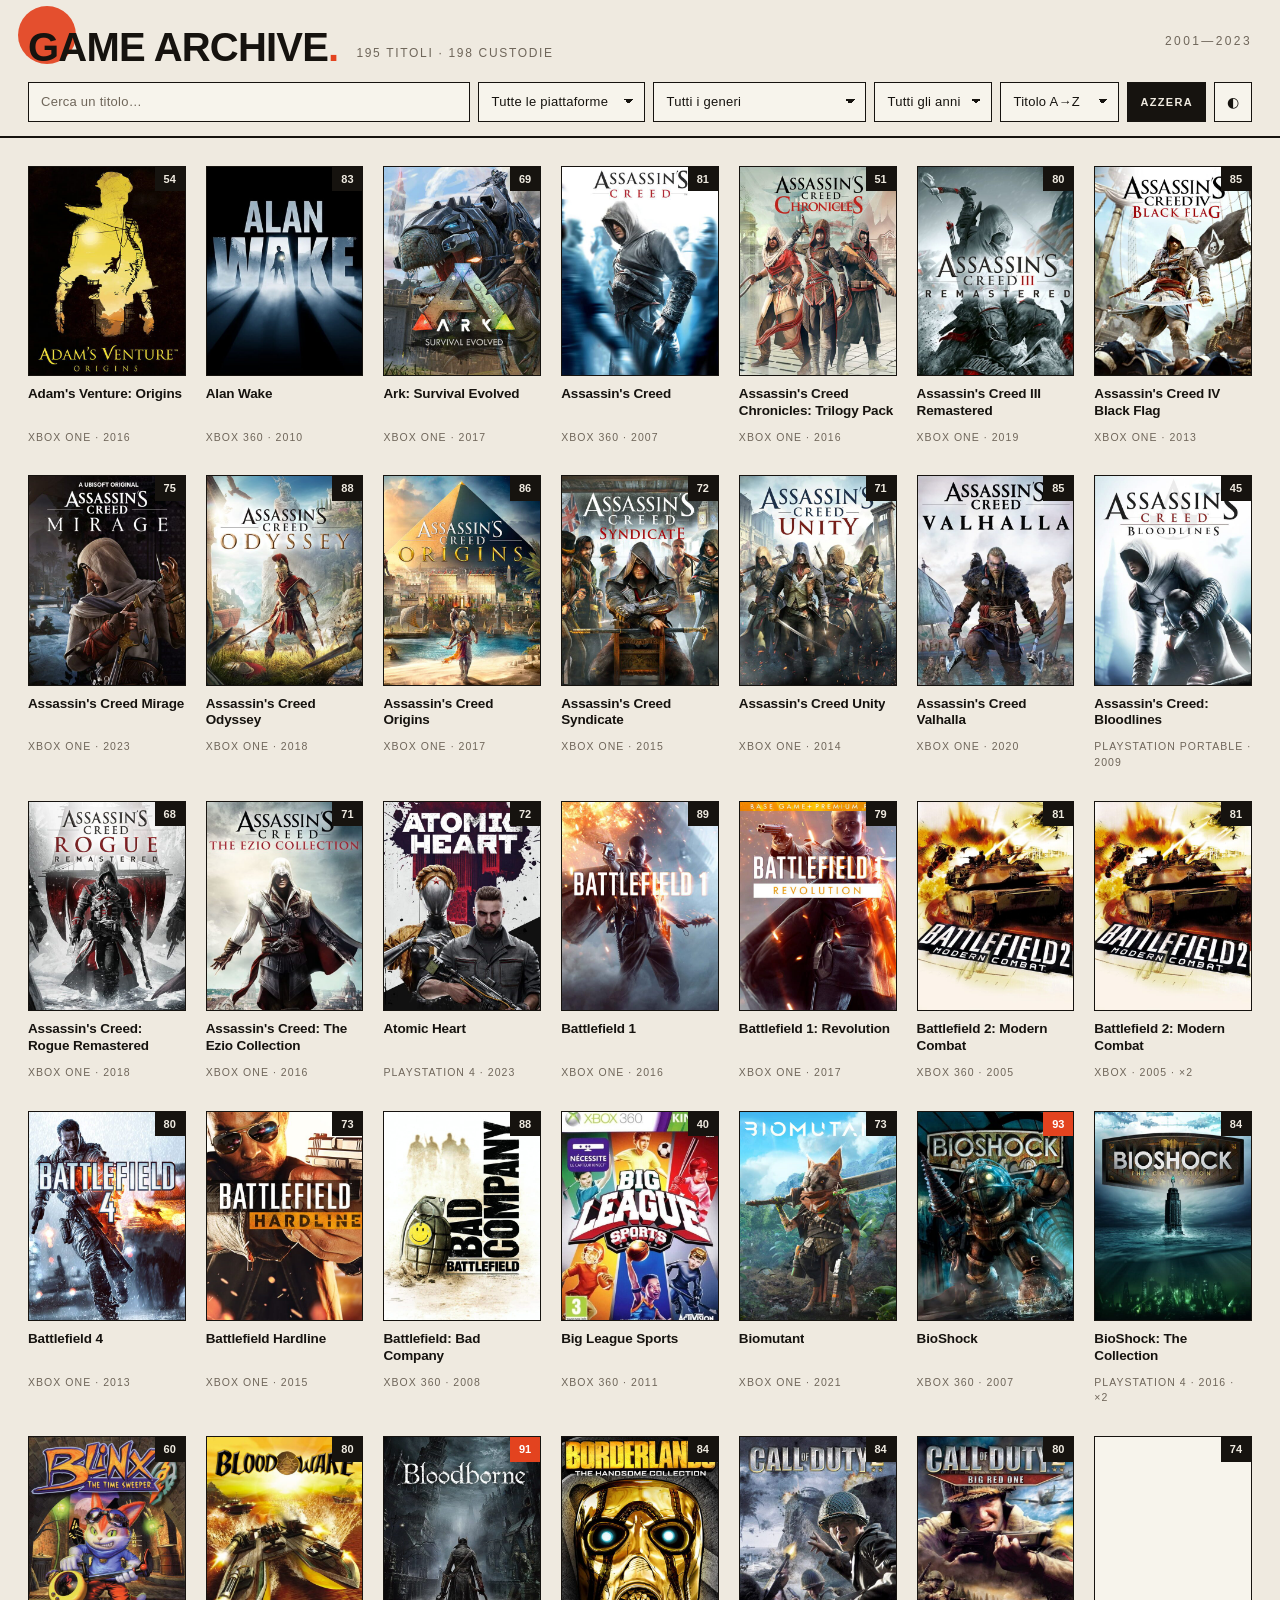
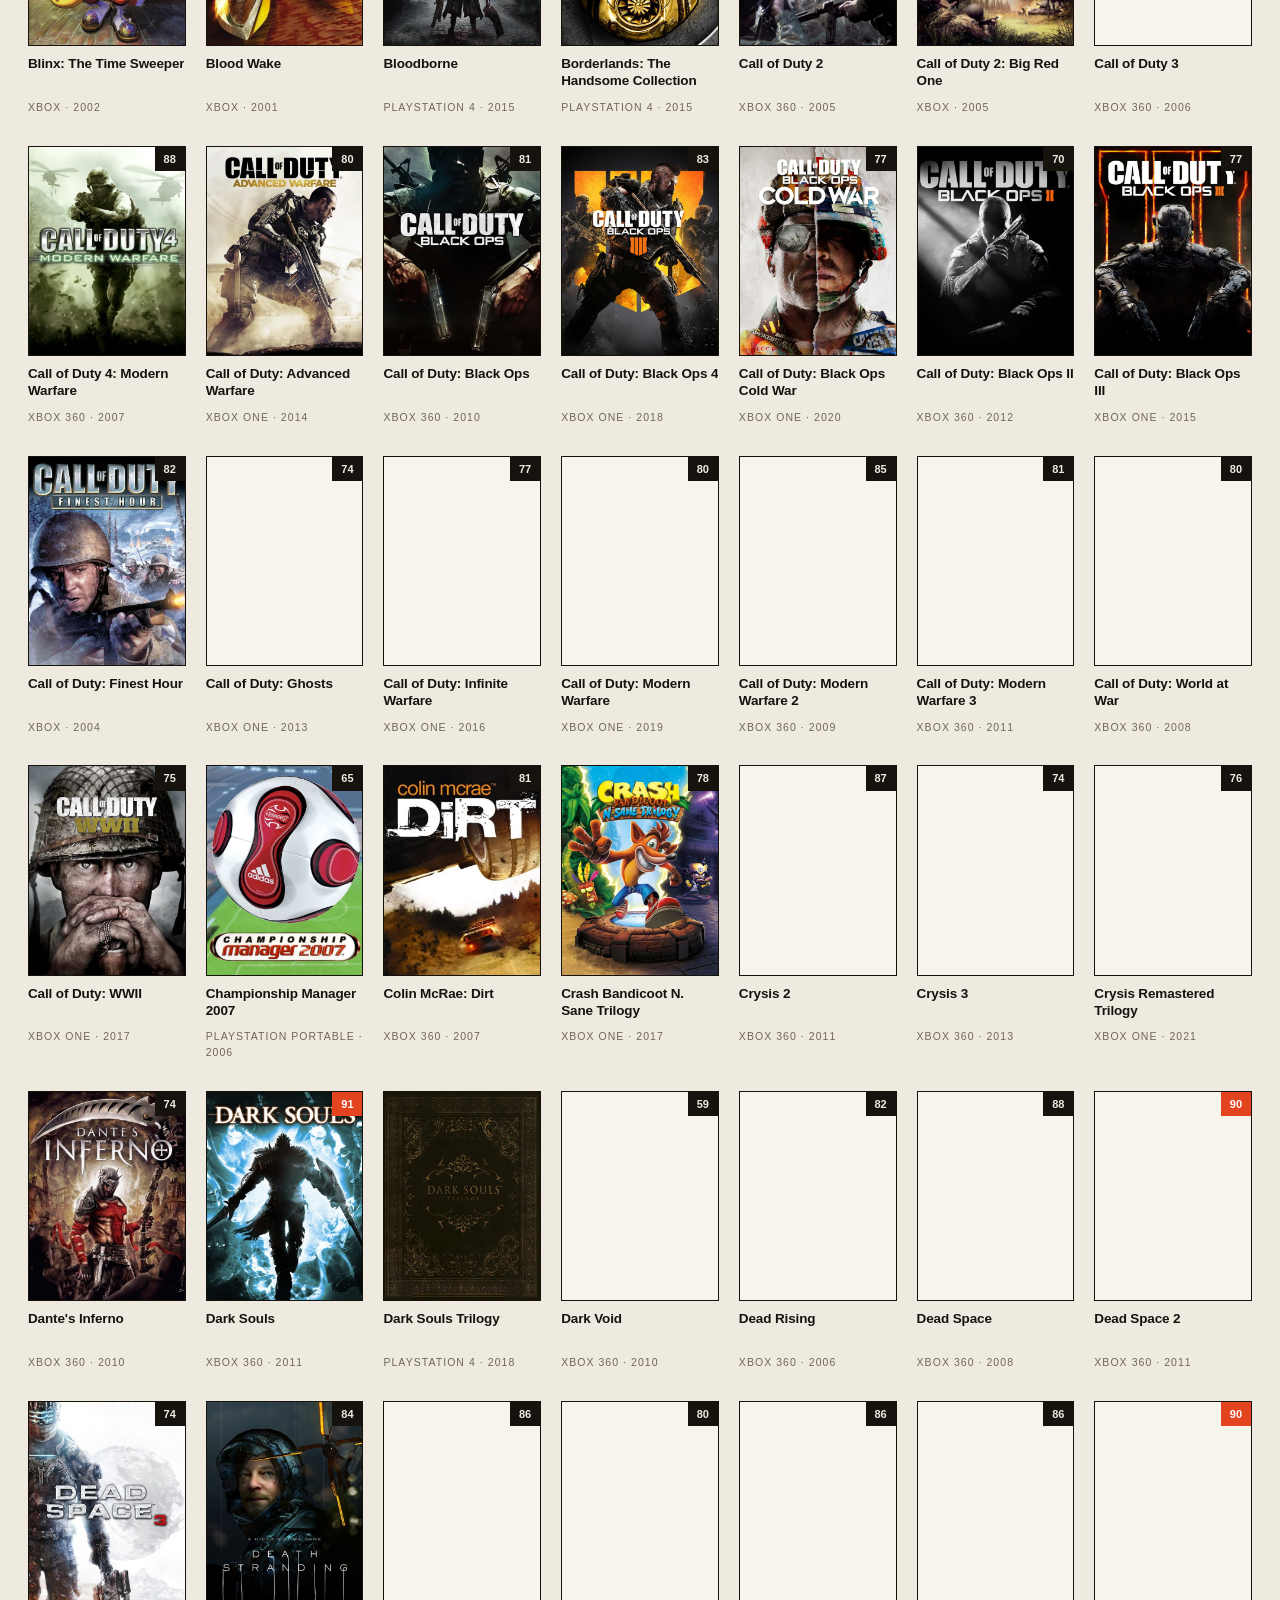
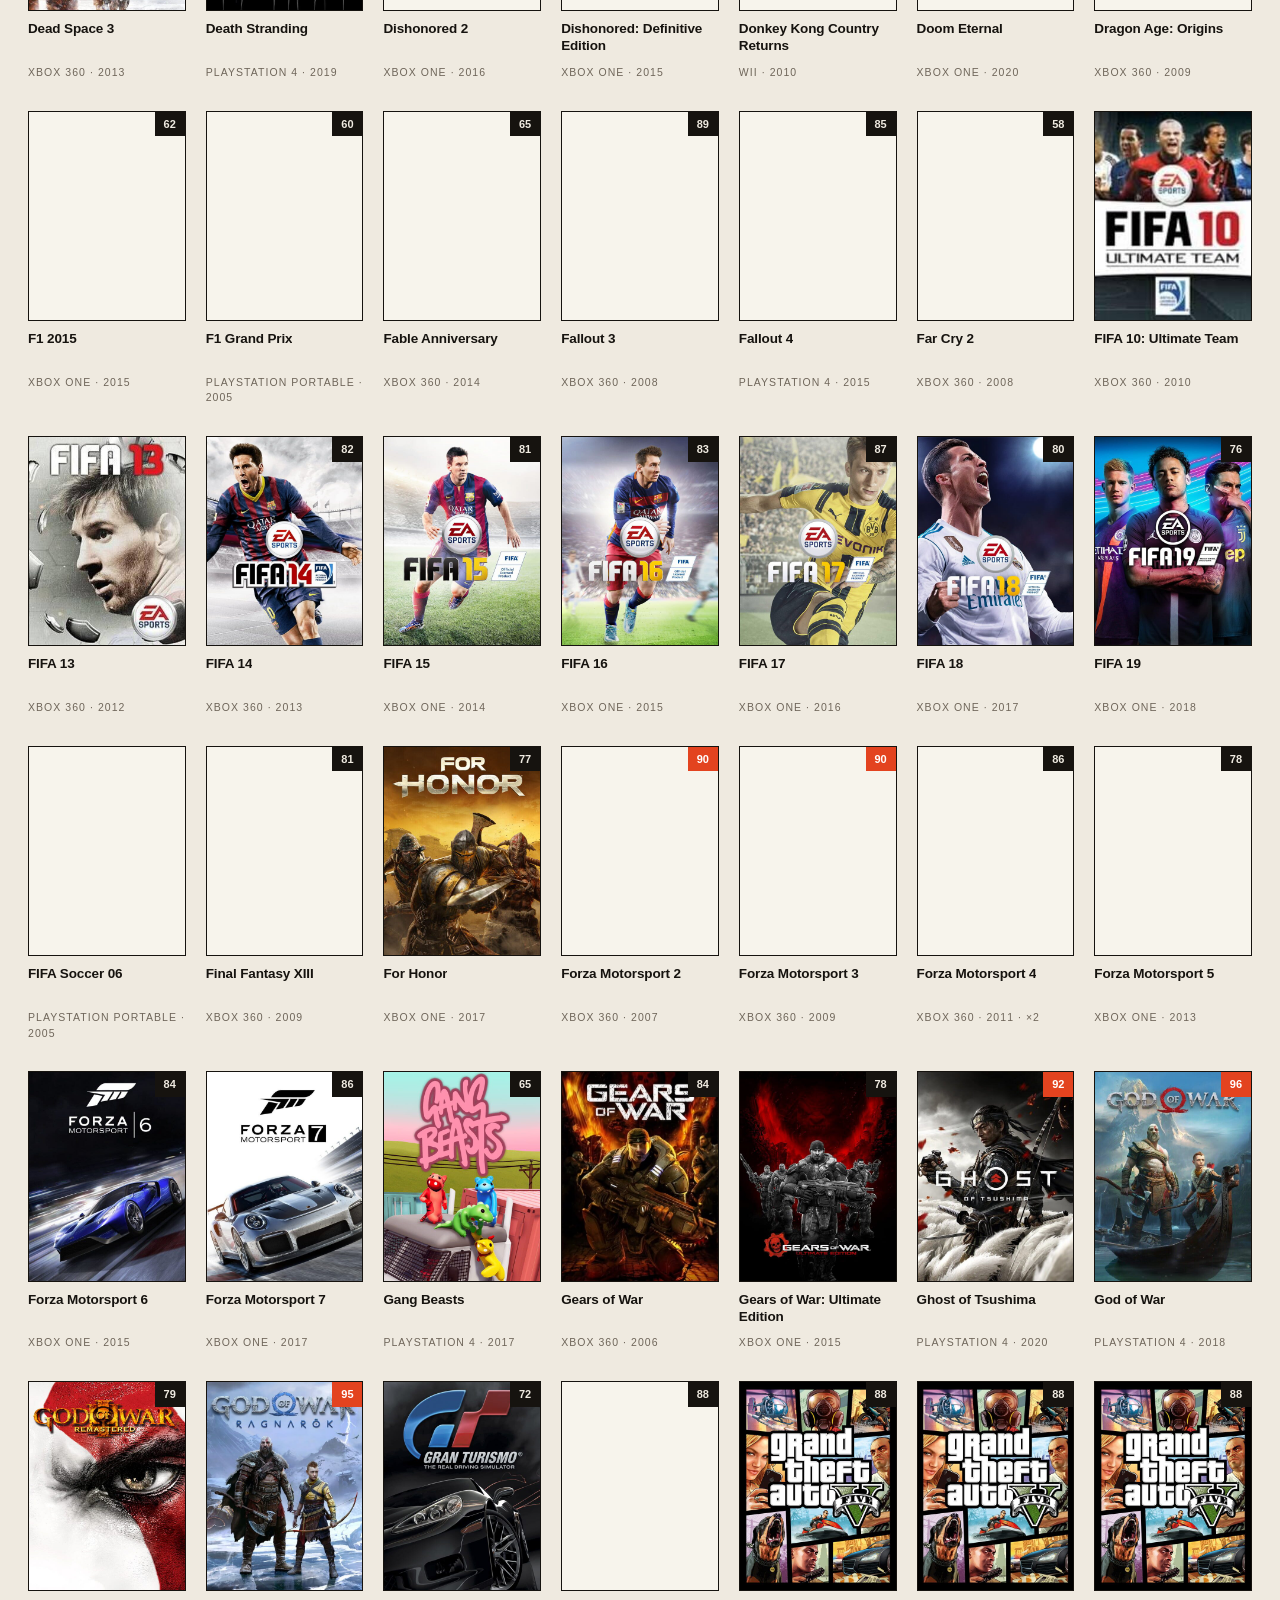
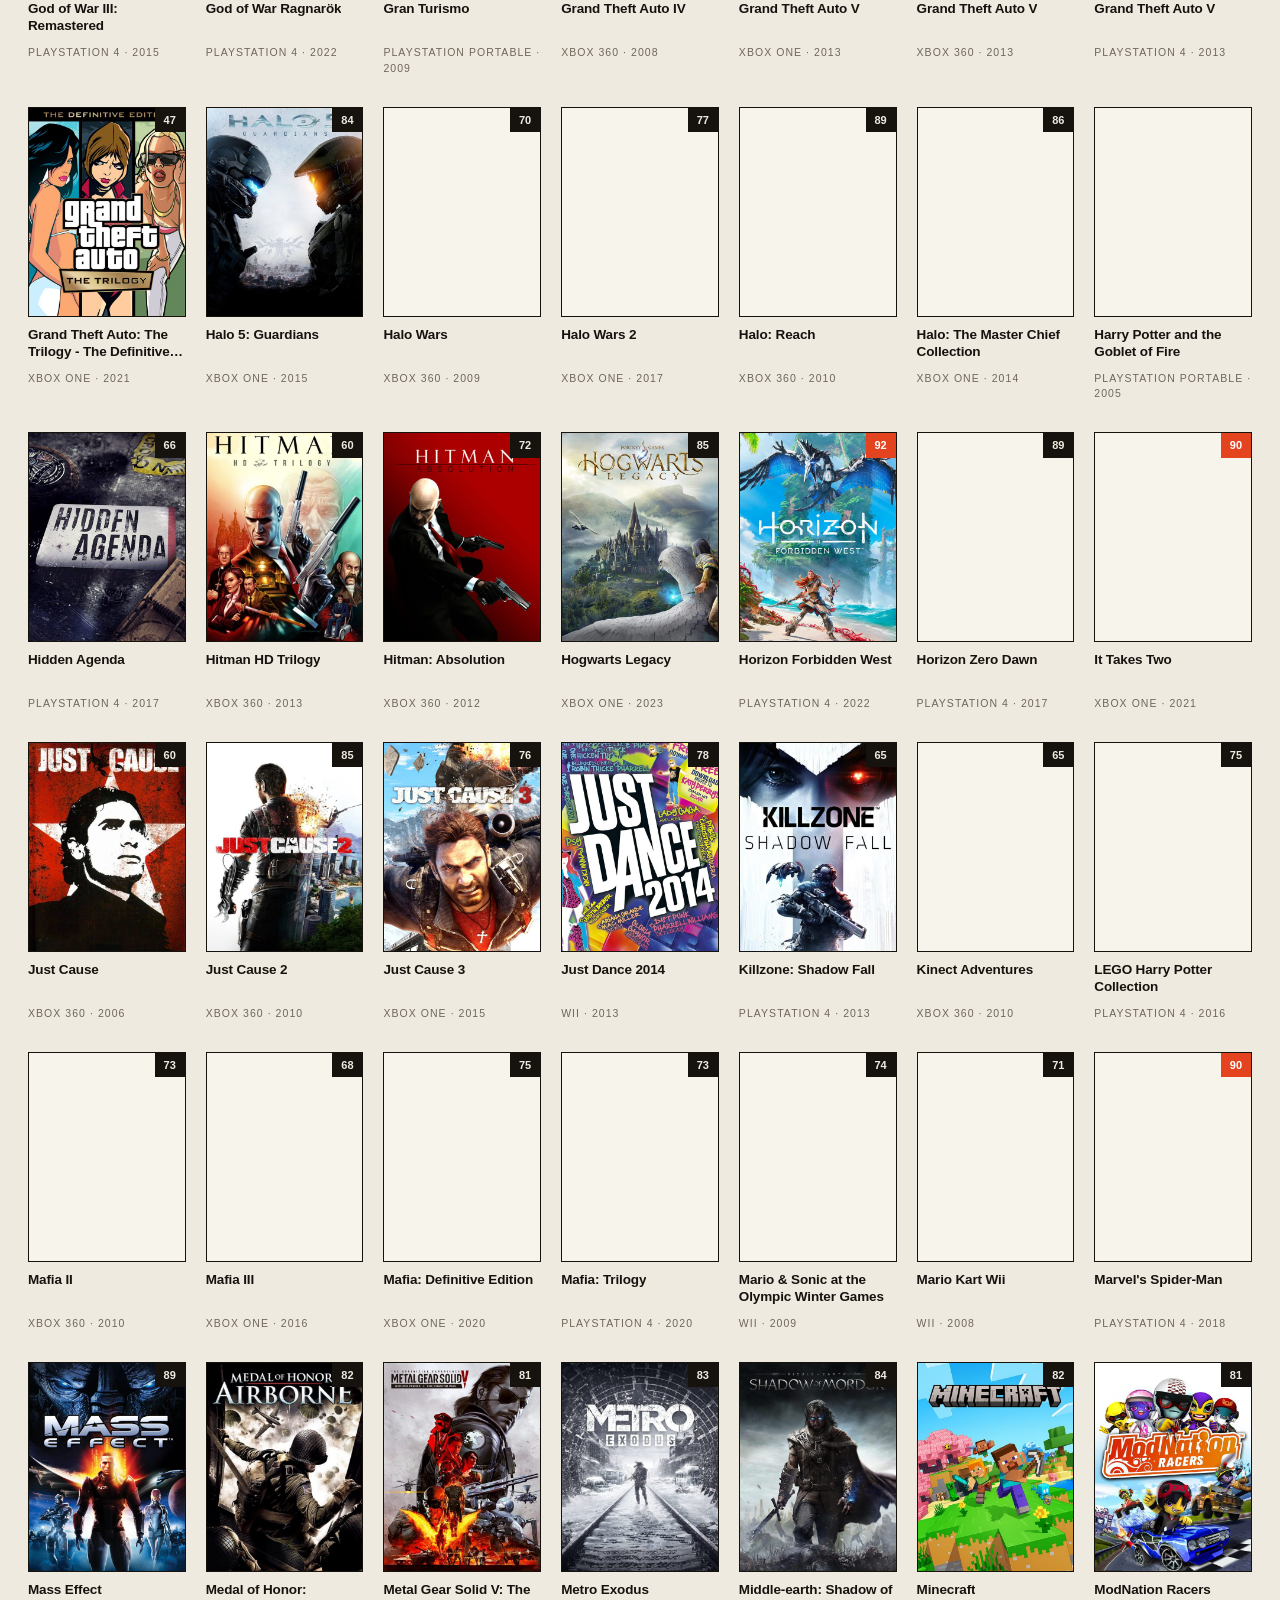
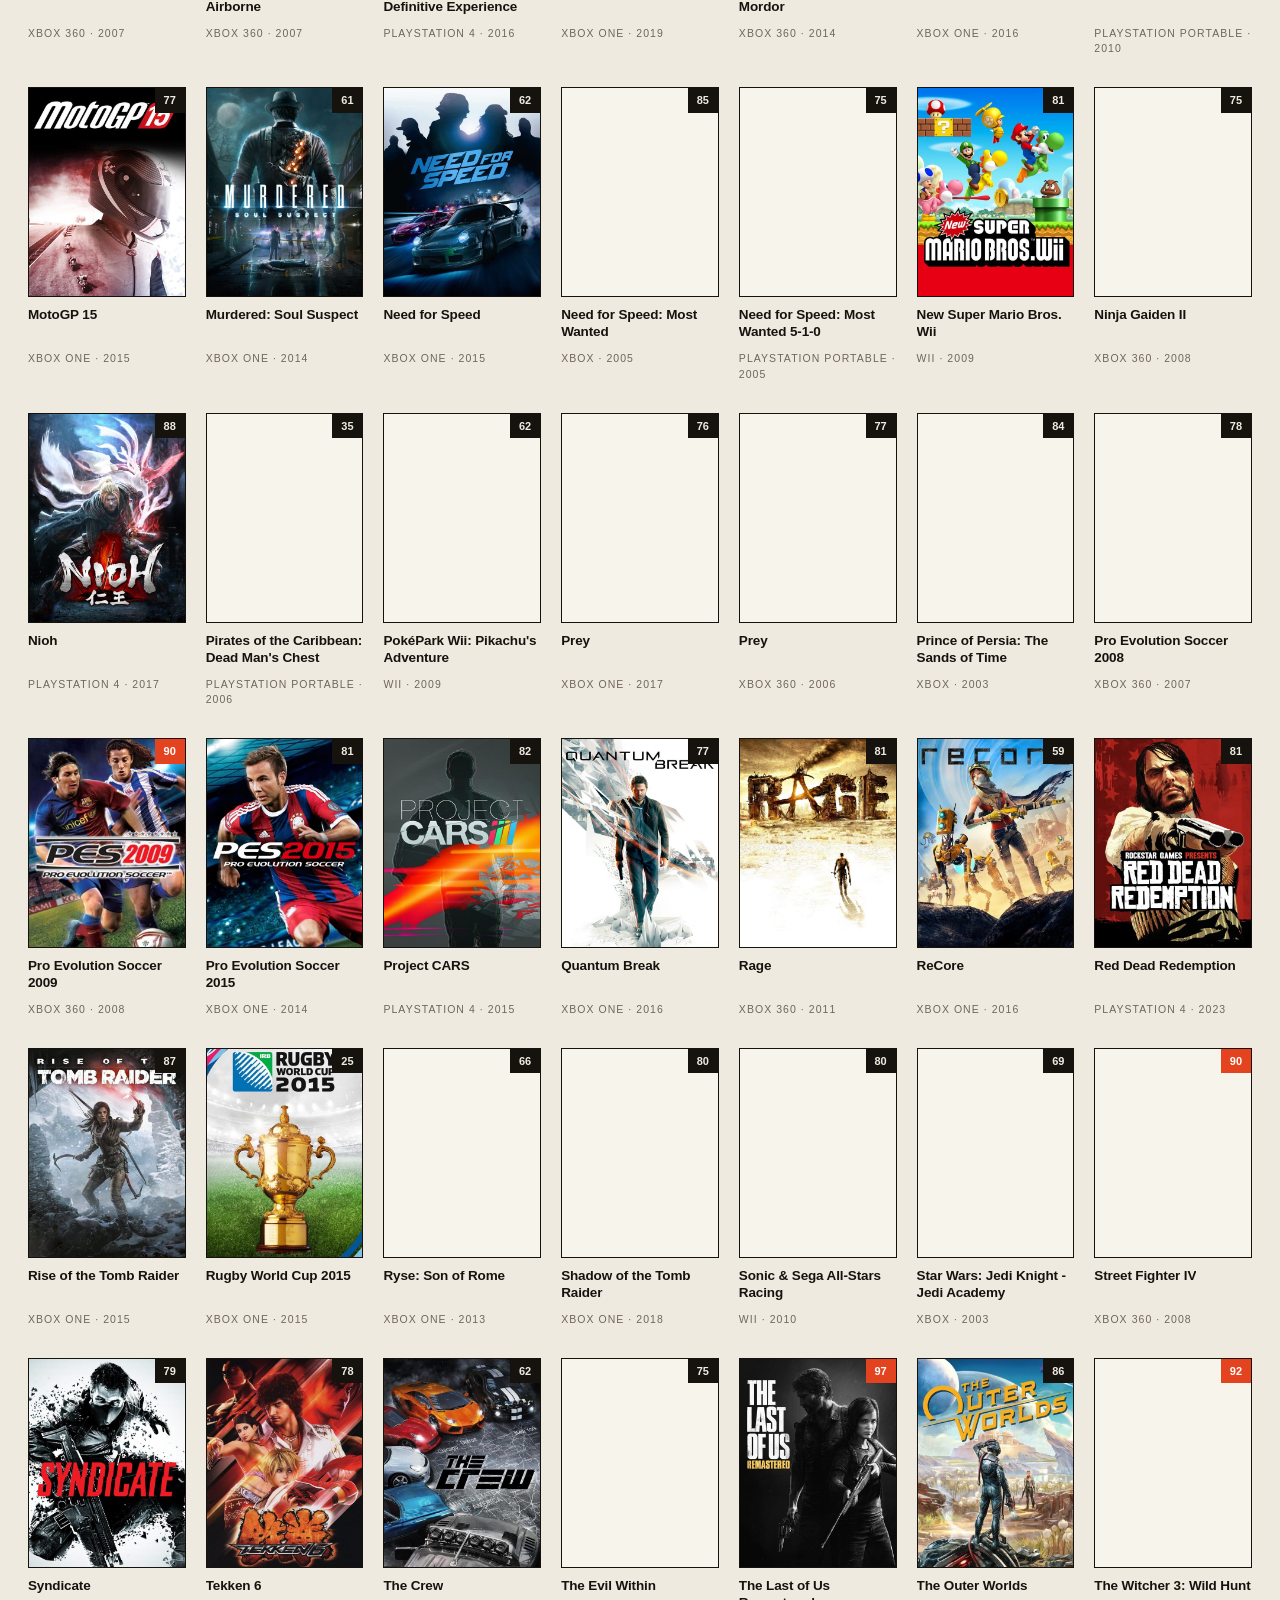
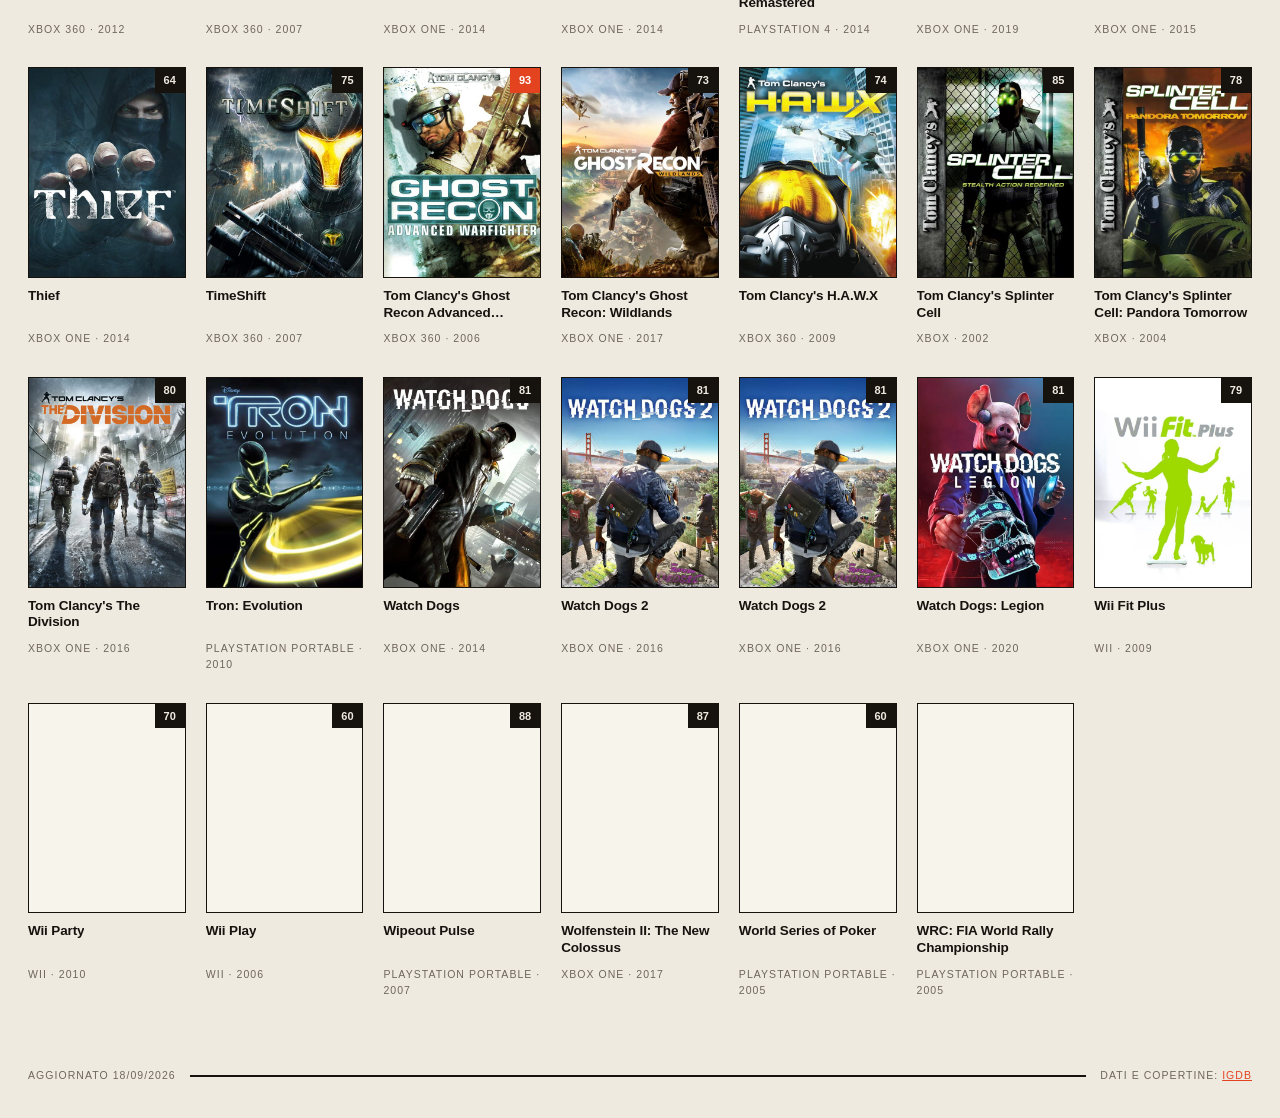
==== site/index.html @ 5b19c9bd "Archivio videogiochi: estrazione da foto, metadati IGDB, sito statico Catalogo di 195 titoli (198 cu" ====
<!DOCTYPE html>
<html lang="it">
<head>
<meta charset="utf-8">
<meta name="viewport" content="width=device-width, initial-scale=1">
<title>Game Archive</title>
<link rel="stylesheet" href="styles.css">
</head>
<body>
<header class="topbar">
  <div class="topbar-row">
    <span class="mark" aria-hidden="true"></span>
    <h1>Game Archive<span class="dot">.</span></h1>
    <p class="count" id="count">—</p>
    <p class="serial" id="serial">A—01</p>
  </div>
  <div class="controls">
    <input id="search" class="search" type="search" placeholder="Cerca un titolo…" autocomplete="off" spellcheck="false">
    <select id="platform" class="select" aria-label="Piattaforma"><option value="">Tutte le piattaforme</option></select>
    <select id="genre" class="select" aria-label="Genere"><option value="">Tutti i generi</option></select>
    <select id="decade" class="select" aria-label="Decennio"><option value="">Tutti gli anni</option></select>
    <select id="sort" class="select" aria-label="Ordinamento">
      <option value="title">Titolo A→Z</option>
      <option value="title-desc">Titolo Z→A</option>
      <option value="year-desc">Più recenti</option>
      <option value="year">Più vecchi</option>
      <option value="rating">Voto più alto</option>
    </select>
    <button id="reset" class="ghost" type="button">Azzera</button>
    <button id="theme" class="theme-toggle" type="button" aria-label="Cambia tema" title="Cambia tema">◐</button>
  </div>
</header>

<main>
  <div id="grid" class="grid"></div>
  <p id="empty" class="empty" hidden>Nessun gioco corrisponde ai filtri.</p>
</main>

<div id="dialog" class="dialog" hidden>
  <div class="dialog-backdrop" data-close></div>
  <article class="dialog-card" role="dialog" aria-modal="true" aria-labelledby="d-title">
    <button class="dialog-close" type="button" data-close aria-label="Chiudi">✕</button>
    <div class="dialog-body">
      <img id="d-cover" class="dialog-cover" alt="" hidden>
      <div class="dialog-info">
        <h2 id="d-title"></h2>
        <p id="d-meta" class="dialog-meta"></p>
        <p id="d-summary" class="dialog-summary"></p>
        <dl id="d-details" class="dialog-details"></dl>
        <a id="d-link" class="dialog-link" href="#" target="_blank" rel="noopener">Scheda su IGDB →</a>
      </div>
    </div>
  </article>
</div>

<footer class="footer">
  <span id="generated"></span>
  <span class="bar"></span>
  <span>Dati e copertine: <a href="https://www.igdb.com" target="_blank" rel="noopener">IGDB</a></span>
</footer>

<script src="data/games.js"></script>
<script src="app.js"></script>
</body>
</html>
---- site/styles.css ----
/* Game Archive — palette editoriale giapponese anni 80: crema, vermiglio, nero */
:root {
  --paper:       #efeae0;
  --paper-card:  #f7f4ec;
  --ink:         #16130f;
  --ink-soft:    #6f665a;
  --vermilion:   #e3431f;
  --rule:        #16130f;
  --rule-soft:   #cfc6b4;
  --shadow:      6px 6px 0 var(--ink);
  --shadow-red:  6px 6px 0 var(--vermilion);
}

@media (prefers-color-scheme: dark) {
  :root:not([data-theme="light"]) {
    --paper:      #14110e;
    --paper-card: #1d1a15;
    --ink:        #f1ece1;
    --ink-soft:   #9d9384;
    --vermilion:  #f2522c;
    --rule:       #3b352c;
    --rule-soft:  #2b271f;
    --shadow:     6px 6px 0 #3b352c;
    --shadow-red: 6px 6px 0 var(--vermilion);
  }
}
:root[data-theme="dark"] {
  --paper:      #14110e;
  --paper-card: #1d1a15;
  --ink:        #f1ece1;
  --ink-soft:   #9d9384;
  --vermilion:  #f2522c;
  --rule:       #3b352c;
  --rule-soft:  #2b271f;
  --shadow:     6px 6px 0 #3b352c;
  --shadow-red: 6px 6px 0 var(--vermilion);
}

* { box-sizing: border-box; }

body {
  margin: 0;
  background: var(--paper);
  color: var(--ink);
  font: 15px/1.5 "Helvetica Neue", Helvetica, Inter, Arial, system-ui, sans-serif;
  -webkit-font-smoothing: antialiased;
}

a { color: var(--vermilion); }

/* ---------- testata ---------- */

.topbar {
  position: sticky;
  top: 0;
  z-index: 10;
  background: var(--paper);
  border-bottom: 2px solid var(--ink);
  padding: 20px 28px 14px;
}

.topbar-row {
  display: flex;
  align-items: flex-end;
  gap: 18px;
  flex-wrap: wrap;
  position: relative;
}

.topbar h1 {
  margin: 0;
  font-size: clamp(26px, 4vw, 40px);
  font-weight: 800;
  letter-spacing: -0.02em;
  text-transform: uppercase;
  line-height: 0.95;
}

.topbar h1 .dot { color: var(--vermilion); }

.mark {
  position: absolute;
  top: -14px;
  left: -10px;
  width: 58px;
  height: 58px;
  border-radius: 50%;
  background: var(--vermilion);
  opacity: .92;
  z-index: -1;
}

.count {
  margin: 0 0 4px;
  font-size: 12px;
  letter-spacing: .14em;
  text-transform: uppercase;
  color: var(--ink-soft);
}

.serial {
  margin-left: auto;
  font-size: 12px;
  letter-spacing: .2em;
  color: var(--ink-soft);
  padding-bottom: 4px;
}

/* ---------- controlli ---------- */

.controls { display: flex; flex-wrap: wrap; gap: 8px; margin-top: 16px; }
.controls > * { min-width: 0; max-width: 100%; }

.search, .select, .ghost {
  background: var(--paper-card);
  color: var(--ink);
  border: 1.5px solid var(--ink);
  border-radius: 0;
  padding: 9px 12px;
  font: inherit;
  font-size: 13px;
  letter-spacing: .02em;
}
.search { flex: 1 1 240px; min-width: 170px; }
.search::placeholder { color: var(--ink-soft); }
.select { appearance: none; padding-right: 30px; cursor: pointer;
  background-image: linear-gradient(45deg, transparent 50%, currentColor 50%), linear-gradient(135deg, currentColor 50%, transparent 50%);
  background-position: calc(100% - 15px) 16px, calc(100% - 10px) 16px;
  background-size: 5px 5px, 5px 5px;
  background-repeat: no-repeat;
}
.search:focus, .select:focus, .ghost:focus-visible {
  outline: 2px solid var(--vermilion);
  outline-offset: 2px;
}
.ghost {
  cursor: pointer;
  text-transform: uppercase;
  letter-spacing: .12em;
  font-size: 11px;
  font-weight: 700;
  background: var(--ink);
  color: var(--paper);
}
.ghost:hover { background: var(--vermilion); }

.theme-toggle {
  width: 38px;
  padding: 0;
  font-size: 14px;
  background: var(--paper-card);
  color: var(--ink);
  border: 1.5px solid var(--ink);
  cursor: pointer;
}
.theme-toggle:hover { background: var(--vermilion); color: #fff; }

/* ---------- griglia ---------- */

main { padding: 28px 28px 70px; }

.grid {
  display: grid;
  grid-template-columns: repeat(auto-fill, minmax(155px, 1fr));
  gap: 30px 20px;
}

.card {
  display: flex;
  flex-direction: column;
  gap: 10px;
  background: none;
  border: 0;
  padding: 0;
  color: inherit;
  font: inherit;
  text-align: left;
  cursor: pointer;
}

.card-art {
  position: relative;
  aspect-ratio: 3 / 4;
  overflow: hidden;
  background: var(--paper-card);
  border: 1.5px solid var(--ink);
  transition: transform .12s ease, box-shadow .12s ease;
}
.card:hover .card-art, .card:focus-visible .card-art {
  transform: translate(-3px, -3px);
  box-shadow: var(--shadow-red);
}
.card-art img { width: 100%; height: 100%; object-fit: cover; display: block; }

.placeholder {
  display: flex;
  align-items: center;
  justify-content: center;
  height: 100%;
  padding: 12px;
  text-align: center;
  font-size: 11px;
  letter-spacing: .1em;
  text-transform: uppercase;
  color: var(--ink-soft);
  background:
    repeating-linear-gradient(45deg, transparent 0 7px, var(--rule-soft) 7px 8px);
}

.badge {
  position: absolute;
  top: 0;
  right: 0;
  min-width: 30px;
  padding: 4px 6px;
  font-size: 11px;
  font-weight: 800;
  text-align: center;
  background: var(--ink);
  color: var(--paper);
}
.badge.high { background: var(--vermilion); color: #fff; }

.card-title {
  font-size: 13.5px;
  font-weight: 700;
  line-height: 1.25;
  letter-spacing: -0.01em;
  display: -webkit-box;
  -webkit-line-clamp: 2;        /* due righe: le card restano allineate */
  -webkit-box-orient: vertical;
  overflow: hidden;
  min-height: 2.5em;
}
.card-sub {
  font-size: 10.5px;
  letter-spacing: .1em;
  text-transform: uppercase;
  color: var(--ink-soft);
}

.empty {
  color: var(--ink-soft);
  text-align: center;
  padding: 70px 0;
  letter-spacing: .1em;
  text-transform: uppercase;
  font-size: 12px;
}

/* ---------- scheda ---------- */

.dialog { position: fixed; inset: 0; z-index: 20; display: grid; place-items: center; padding: 24px; }
.dialog[hidden] { display: none; }   /* [hidden] da solo perderebbe contro display:grid */
.dialog-backdrop { position: absolute; inset: 0; background: rgba(22, 19, 15, .55); }

.dialog-card {
  position: relative;
  width: min(780px, 100%);
  max-height: 86vh;
  overflow: auto;
  background: var(--paper-card);
  border: 2px solid var(--ink);
  box-shadow: var(--shadow);
  padding: 28px;
}

.dialog-close {
  position: absolute;
  top: 0;
  right: 0;
  width: 34px;
  height: 34px;
  background: var(--ink);
  color: var(--paper);
  border: 0;
  font-size: 18px;
  line-height: 1;
  cursor: pointer;
}
.dialog-close:hover { background: var(--vermilion); }

.dialog-body { display: flex; gap: 26px; flex-wrap: wrap; }

.dialog-cover {
  width: 210px;
  aspect-ratio: 3 / 4;
  object-fit: cover;
  border: 1.5px solid var(--ink);
  background: var(--paper);
  display: block;
}
.dialog-cover[hidden] { display: none; }

.dialog-info { flex: 1 1 320px; min-width: 250px; }
.dialog-info h2 {
  margin: 0 0 6px;
  font-size: 24px;
  font-weight: 800;
  letter-spacing: -0.02em;
  line-height: 1.1;
}

.dialog-meta {
  margin: 0 0 16px;
  font-size: 11px;
  letter-spacing: .12em;
  text-transform: uppercase;
  color: var(--ink-soft);
  padding-bottom: 14px;
  border-bottom: 1.5px solid var(--ink);
}

.dialog-summary { margin: 0 0 18px; font-size: 14px; line-height: 1.55; }

.dialog-details {
  display: grid;
  grid-template-columns: auto 1fr;
  gap: 7px 18px;
  margin: 0 0 20px;
  font-size: 13px;
}
.dialog-details dt {
  color: var(--ink-soft);
  font-size: 10.5px;
  letter-spacing: .1em;
  text-transform: uppercase;
  padding-top: 2px;
}
.dialog-details dd { margin: 0; }

.dialog-link {
  display: inline-block;
  font-size: 11px;
  font-weight: 700;
  letter-spacing: .12em;
  text-transform: uppercase;
  text-decoration: none;
  color: var(--paper);
  background: var(--vermilion);
  padding: 9px 14px;
}
.dialog-link:hover { background: var(--ink); }
.dialog-link[hidden] { display: none; }

/* ---------- piede ---------- */

.footer {
  padding: 0 28px 34px;
  color: var(--ink-soft);
  font-size: 10.5px;
  letter-spacing: .1em;
  text-transform: uppercase;
  display: flex;
  align-items: center;
  gap: 14px;
}
.footer .bar { flex: 1; height: 2px; background: var(--ink); }

@media (max-width: 620px) {
  .grid { grid-template-columns: repeat(auto-fill, minmax(118px, 1fr)); gap: 22px 14px; }
  main, .topbar, .footer { padding-left: 16px; padding-right: 16px; }
  .serial { display: none; }
  .count { flex-basis: 100%; }
  /* su schermo stretto i controlli stanno in una griglia 2 colonne: niente overflow */
  .controls { display: grid; grid-template-columns: 1fr 1fr; gap: 8px; }
  .search { grid-column: 1 / -1; width: 100%; }
  .select { width: 100%; }
  .ghost { grid-column: 1; }
  .theme-toggle { grid-column: 2; width: 100%; }
  .dialog-card { padding: 20px; }
  .dialog-cover { width: 150px; }
  .dialog { padding: 14px; }
}
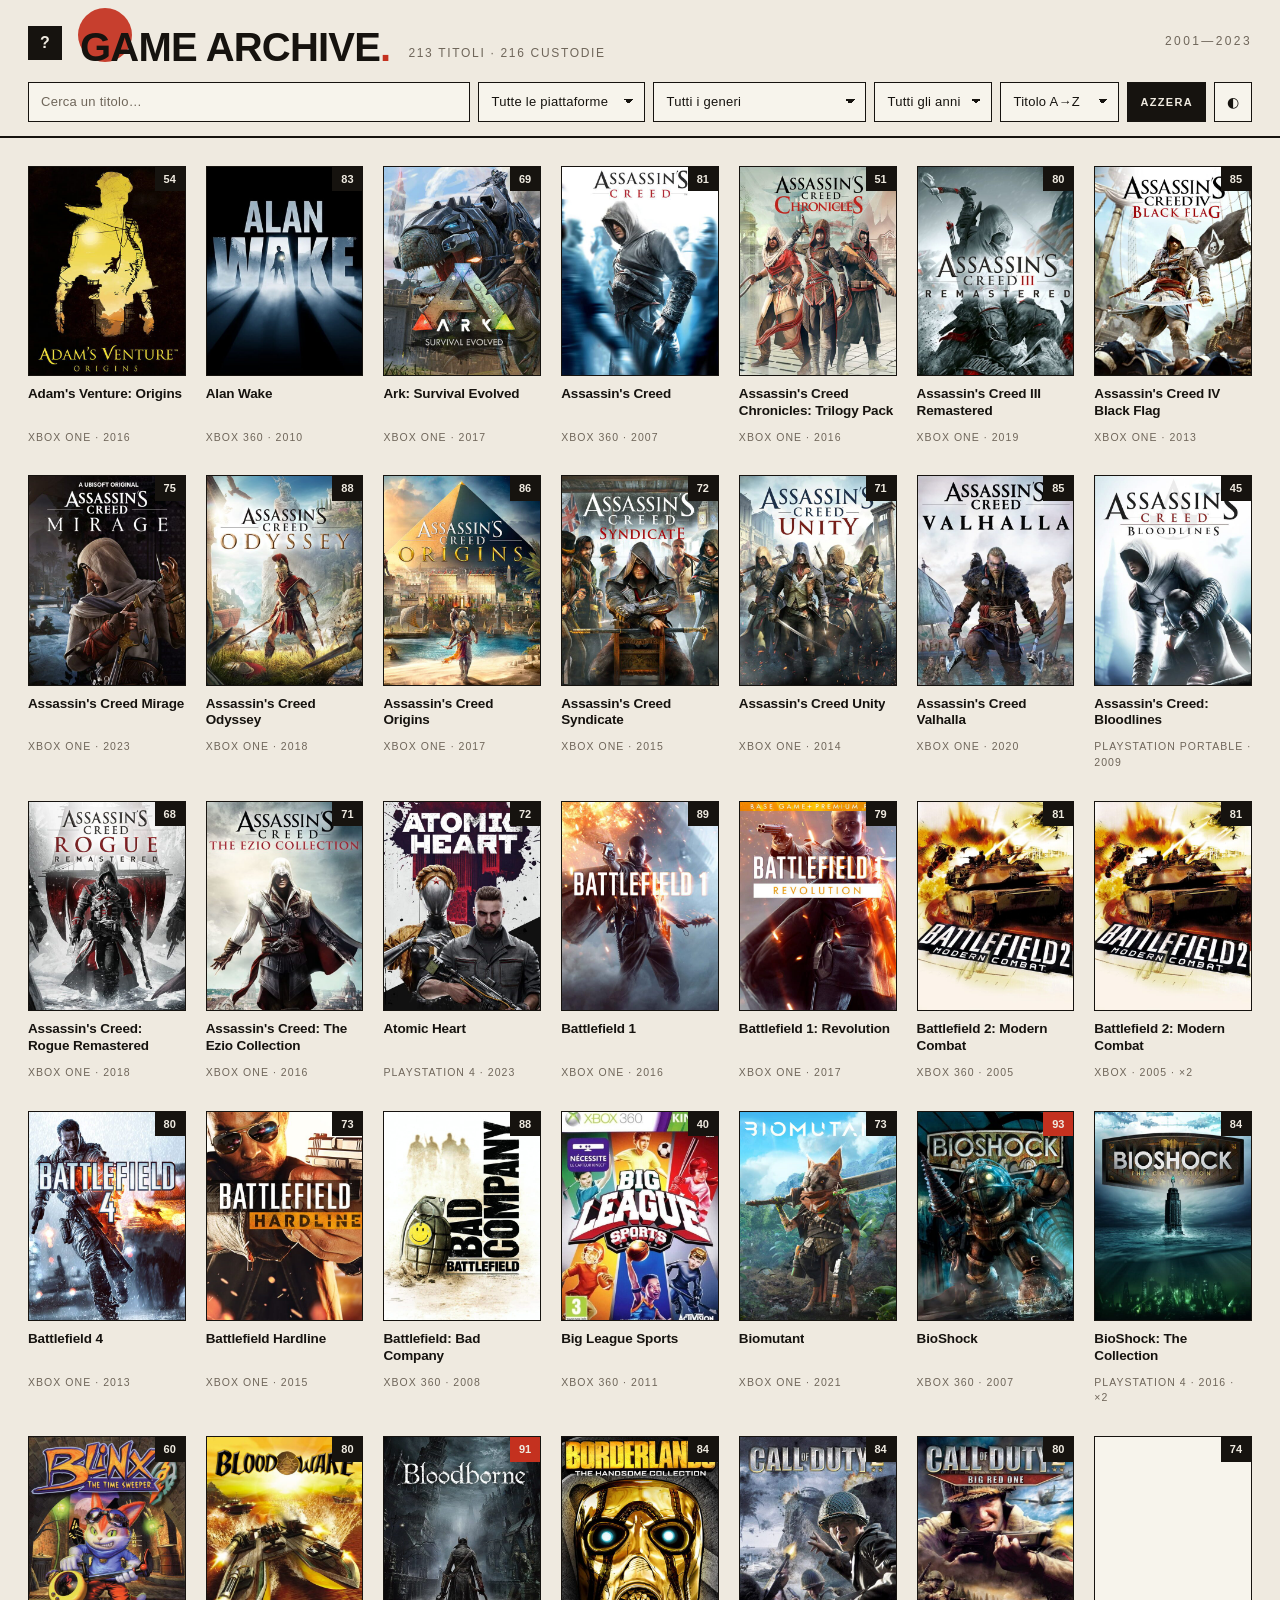
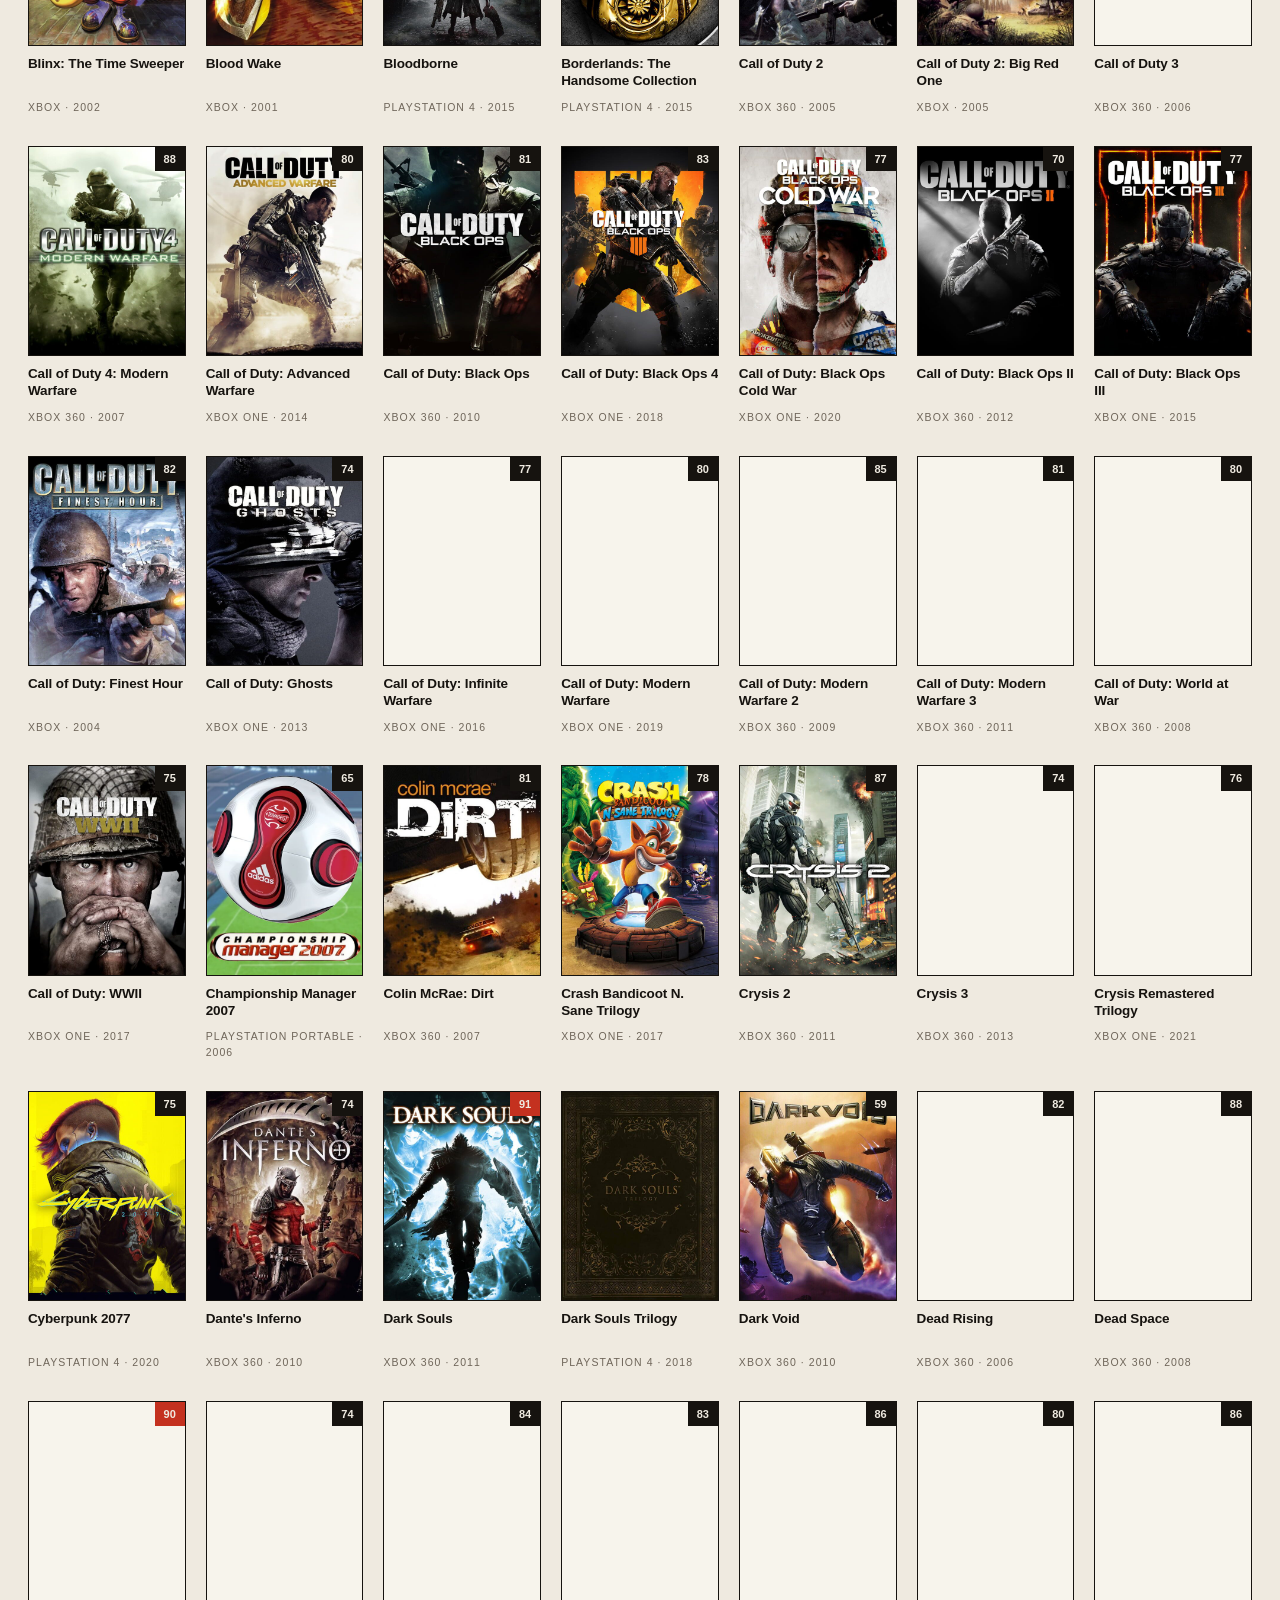
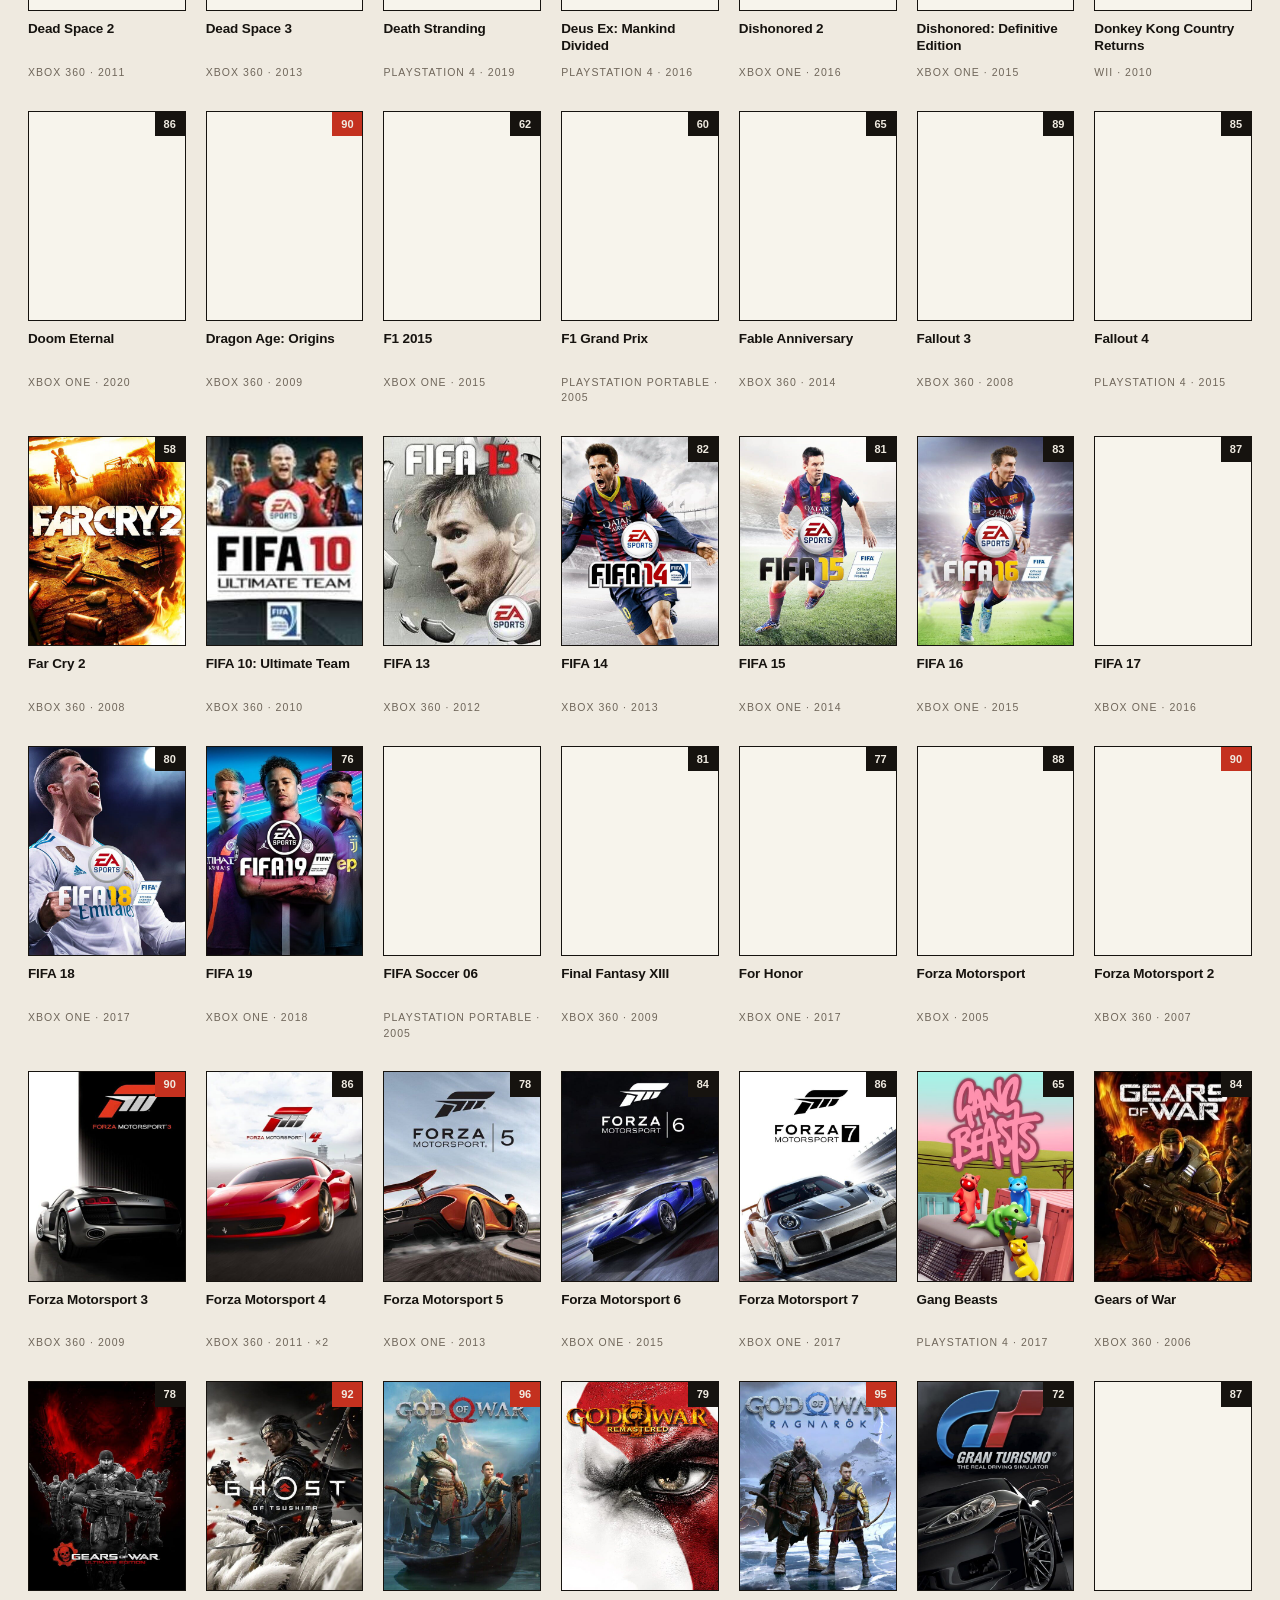
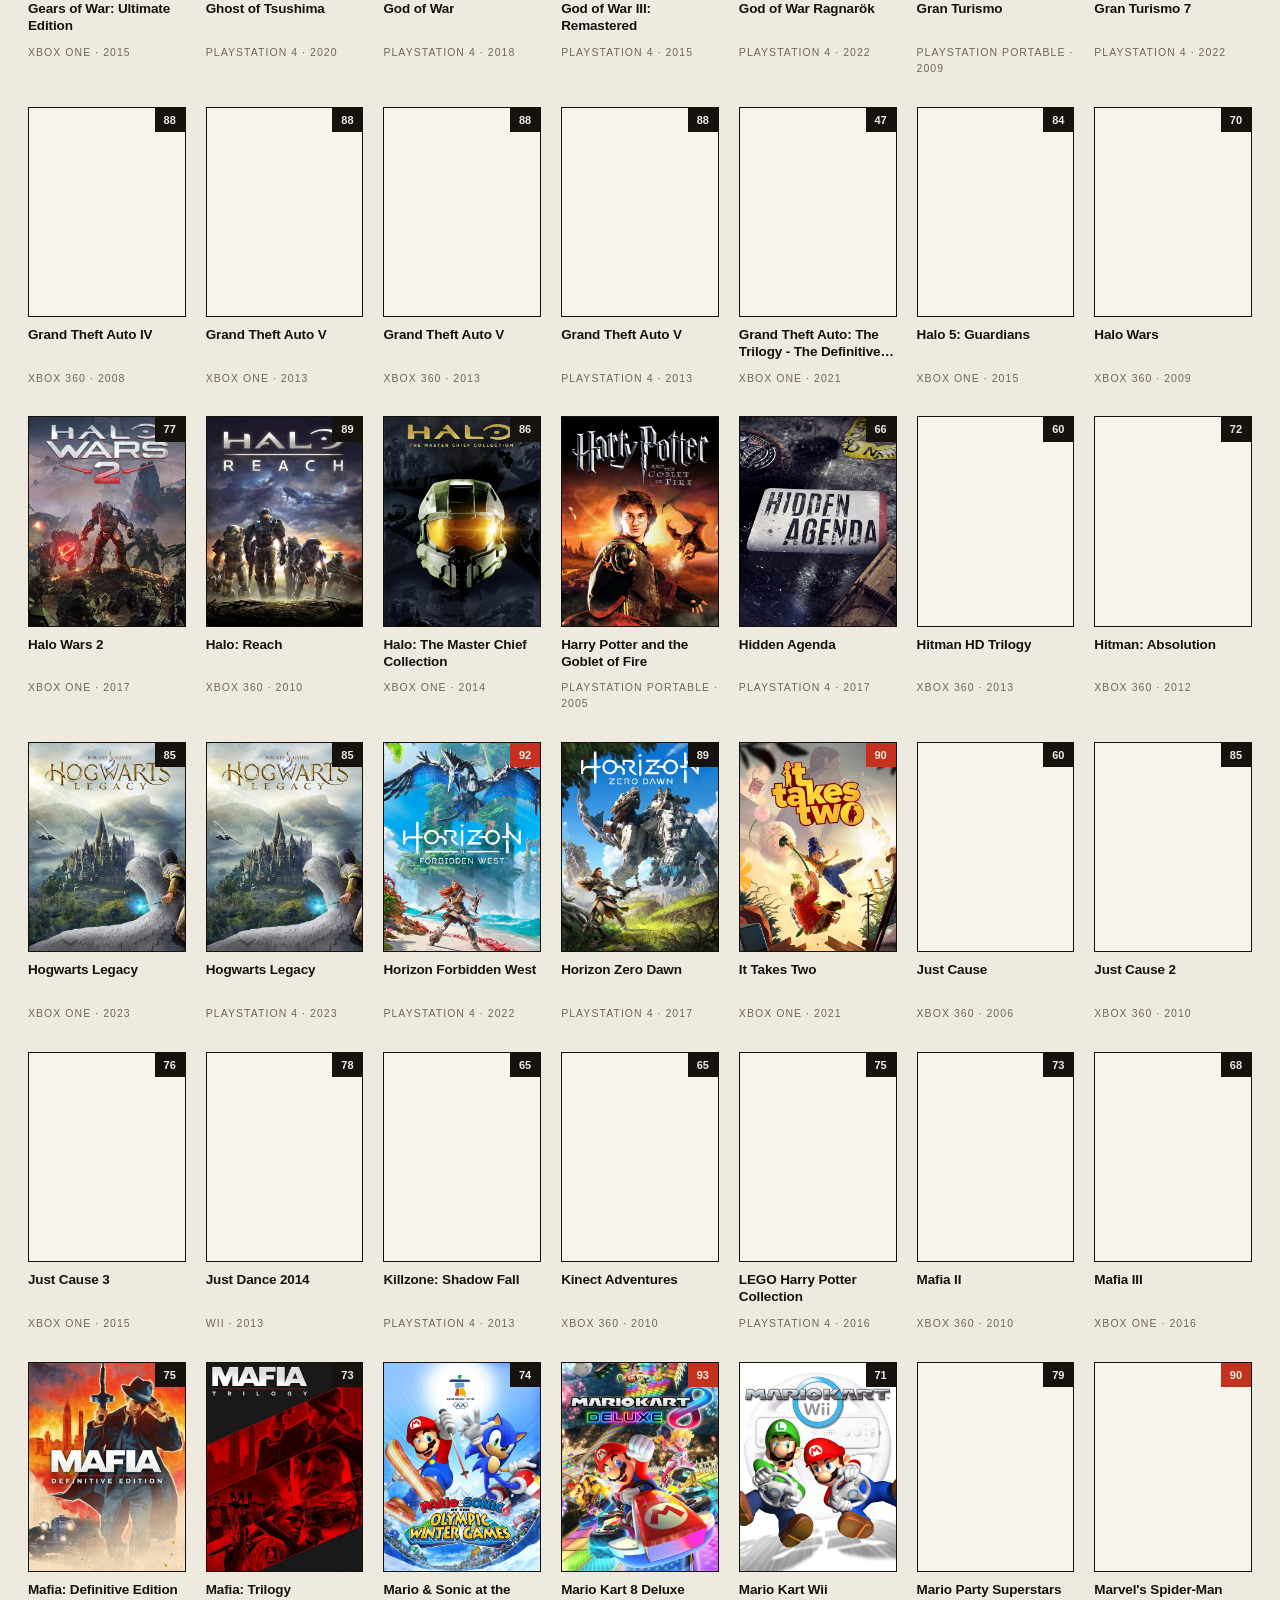
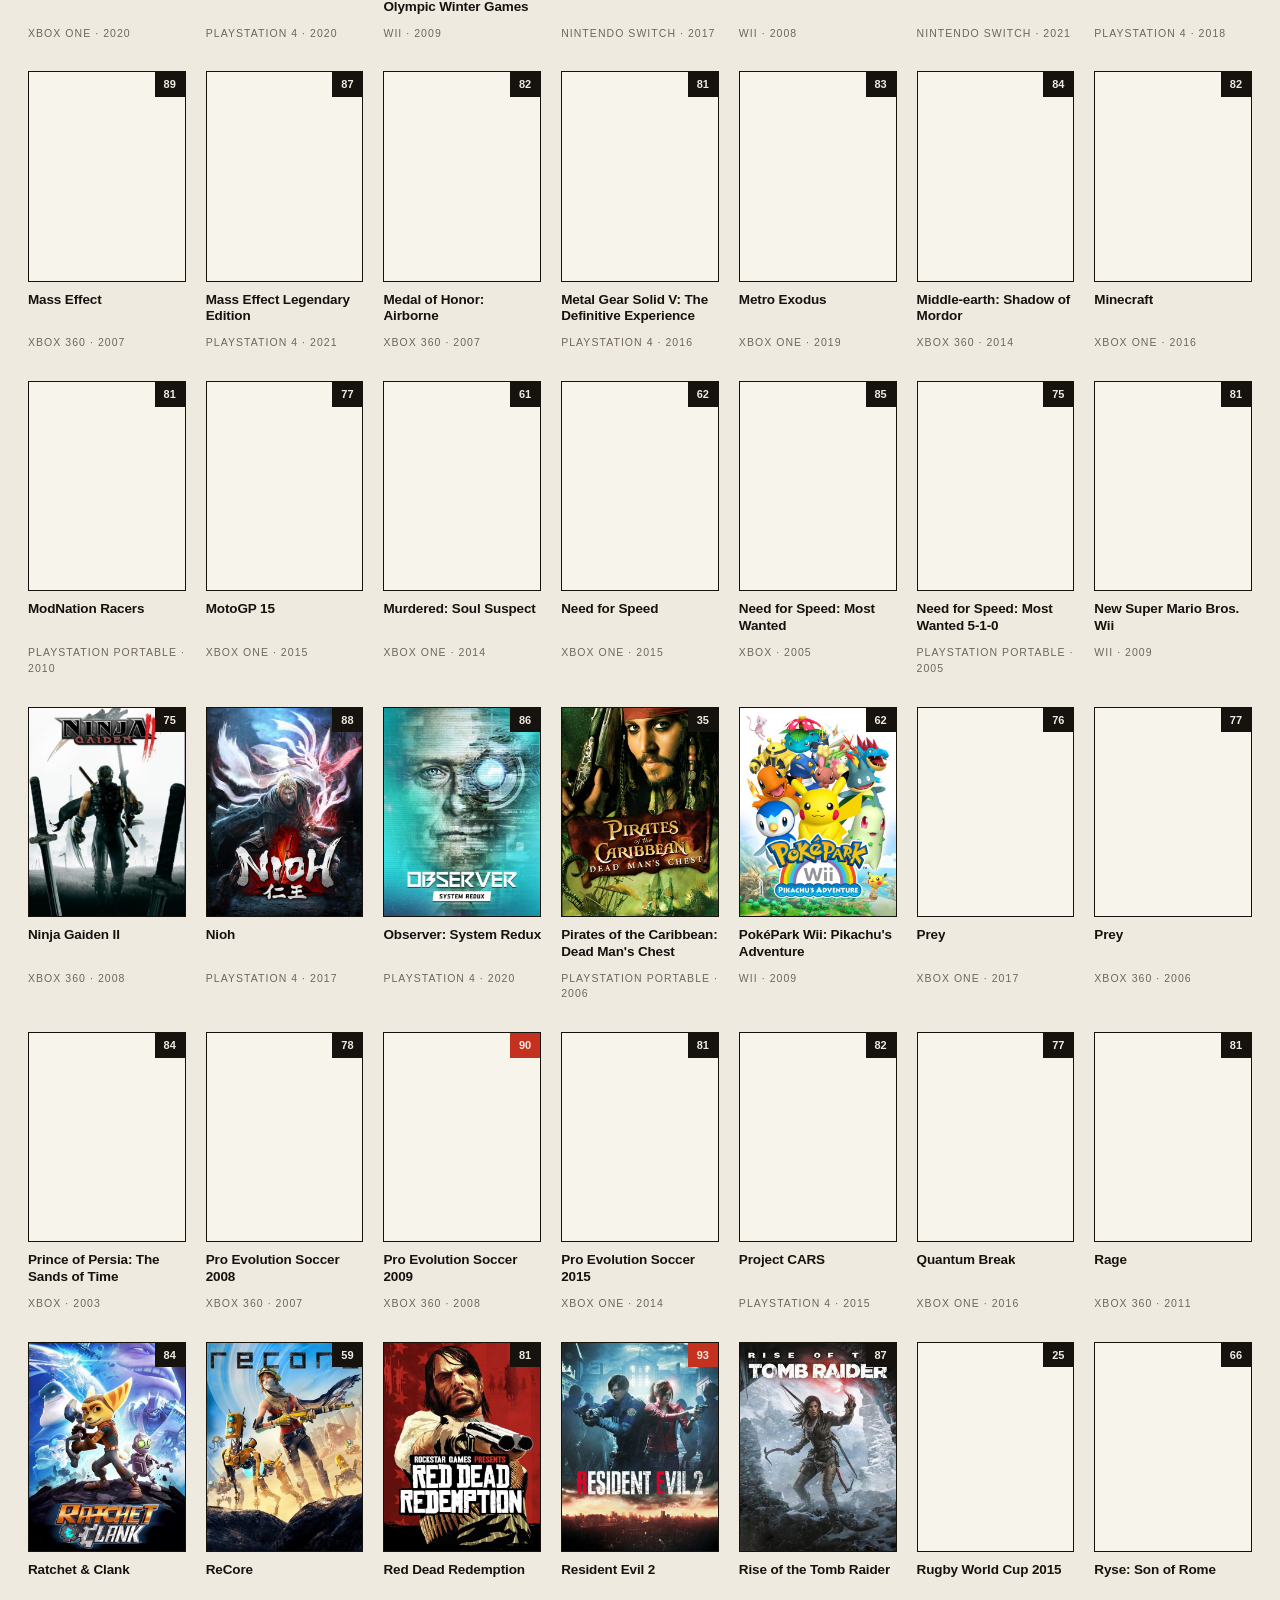
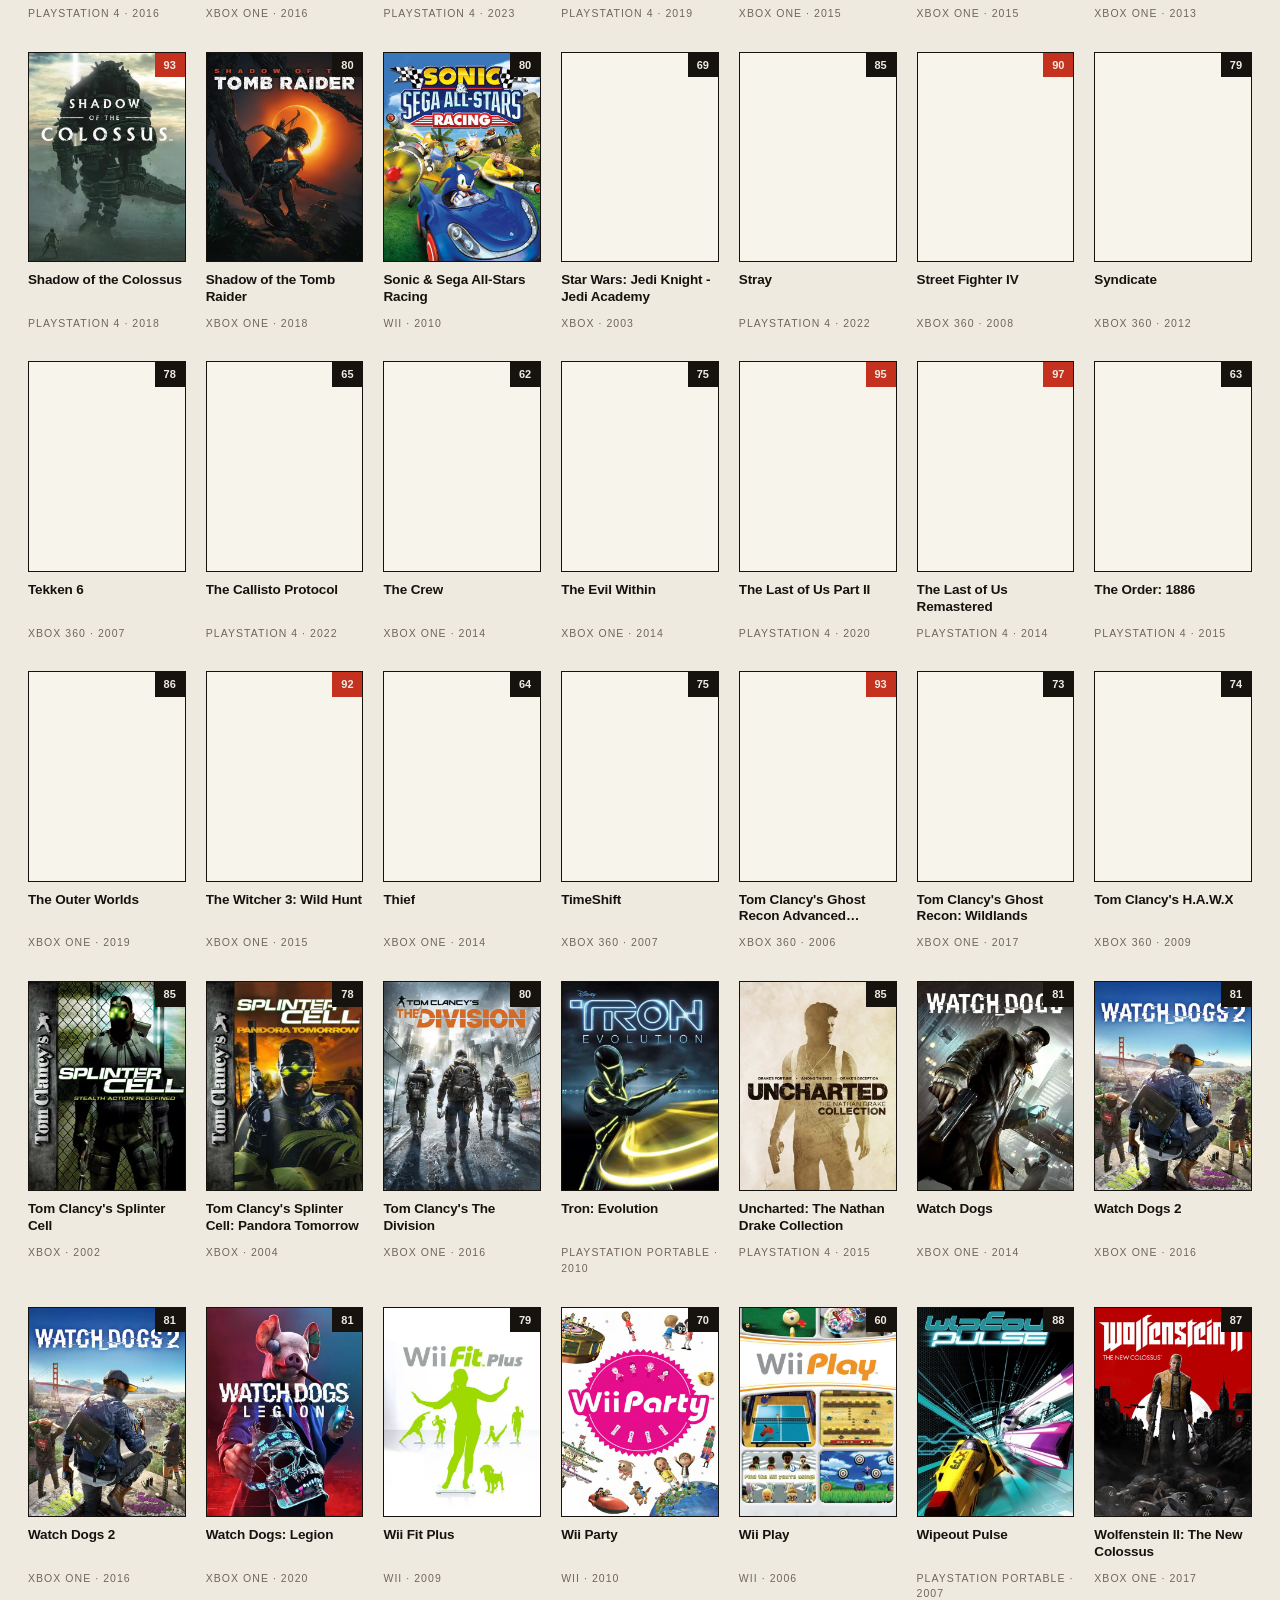
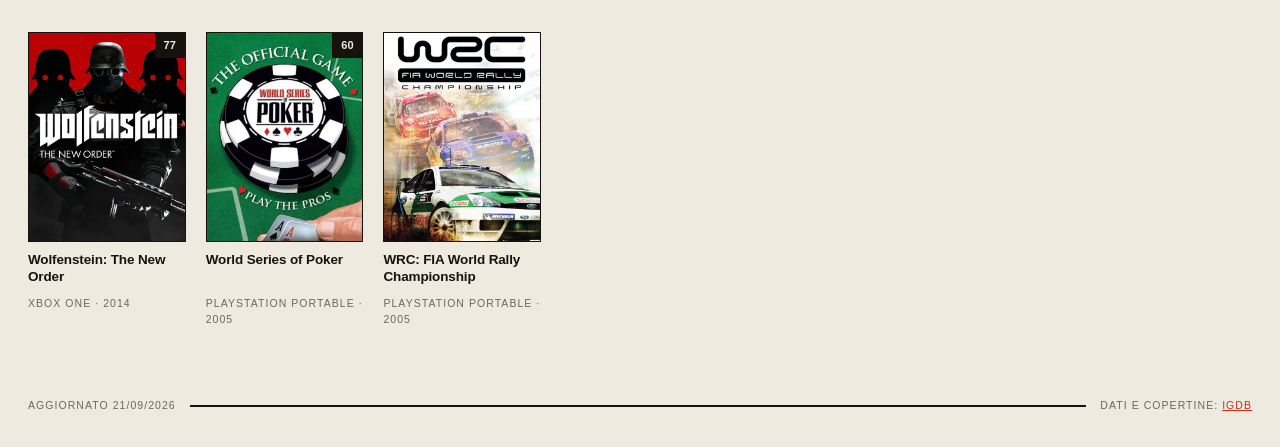
==== commit 6caf9f8b: "Pubblica il sito su games.byluke.org e sistema scheda, mobile e import Il workflow carica site/, qui" ====
--- a/site/index.html
+++ b/site/index.html
@@ -4,18 +4,20 @@
 <meta charset="utf-8">
 <meta name="viewport" content="width=device-width, initial-scale=1">
 <title>Game Archive</title>
+<link rel="icon" href="favicon.svg" type="image/svg+xml">
 <link rel="stylesheet" href="styles.css">
 </head>
 <body>
 <header class="topbar">
   <div class="topbar-row">
+    <a class="nav-btn" href="consigliati.html" title="Giochi consigliati per te" aria-label="Giochi consigliati per te">?</a>
     <span class="mark" aria-hidden="true"></span>
     <h1>Game Archive<span class="dot">.</span></h1>
     <p class="count" id="count">—</p>
     <p class="serial" id="serial">A—01</p>
   </div>
   <div class="controls">
-    <input id="search" class="search" type="search" placeholder="Cerca un titolo…" autocomplete="off" spellcheck="false">
+    <input id="search" class="search" type="search" placeholder="Cerca un titolo…" aria-label="Cerca un titolo" autocomplete="off" spellcheck="false">
     <select id="platform" class="select" aria-label="Piattaforma"><option value="">Tutte le piattaforme</option></select>
     <select id="genre" class="select" aria-label="Genere"><option value="">Tutti i generi</option></select>
     <select id="decade" class="select" aria-label="Decennio"><option value="">Tutti gli anni</option></select>
@@ -38,16 +40,17 @@
 
 <div id="dialog" class="dialog" hidden>
   <div class="dialog-backdrop" data-close></div>
-  <article class="dialog-card" role="dialog" aria-modal="true" aria-labelledby="d-title">
+  <article class="dialog-card" role="dialog" aria-modal="true" aria-labelledby="d-title" tabindex="-1">
     <button class="dialog-close" type="button" data-close aria-label="Chiudi">✕</button>
     <div class="dialog-body">
       <img id="d-cover" class="dialog-cover" alt="" hidden>
       <div class="dialog-info">
         <h2 id="d-title"></h2>
         <p id="d-meta" class="dialog-meta"></p>
+        <p id="d-why" class="dialog-why" hidden></p>
         <p id="d-summary" class="dialog-summary"></p>
         <dl id="d-details" class="dialog-details"></dl>
-        <a id="d-link" class="dialog-link" href="#" target="_blank" rel="noopener">Scheda su IGDB →</a>
+        <a id="d-link" class="dialog-link" href="#" target="_blank" rel="noopener">Scheda su IGDB →<span class="sr-only"> (si apre in una nuova scheda)</span></a>
       </div>
     </div>
   </article>
--- a/site/styles.css
+++ b/site/styles.css
@@ -4,7 +4,7 @@
   --paper-card:  #f7f4ec;
   --ink:         #16130f;
   --ink-soft:    #6f665a;
-  --vermilion:   #e3431f;
+  --vermilion:   #c4311f;
   --rule:        #16130f;
   --rule-soft:   #cfc6b4;
   --shadow:      6px 6px 0 var(--ink);
@@ -78,12 +78,30 @@
 
 .topbar h1 .dot { color: var(--vermilion); }
 
+.nav-btn {
+  display: grid;
+  place-items: center;
+  width: 34px;
+  height: 34px;
+  flex: 0 0 34px;
+  background: var(--ink);
+  color: var(--paper);
+  border: 1.5px solid var(--ink);
+  font-size: 16px;
+  font-weight: 700;
+  text-decoration: none;
+  line-height: 1;
+  align-self: center;
+}
+.nav-btn:hover { background: var(--vermilion); border-color: var(--vermilion); color: var(--paper); }
+.nav-btn:focus-visible { outline: 2px solid var(--vermilion); outline-offset: 2px; }
+
 .mark {
   position: absolute;
-  top: -14px;
-  left: -10px;
-  width: 58px;
-  height: 58px;
+  top: -12px;
+  left: 50px;
+  width: 54px;
+  height: 54px;
   border-radius: 50%;
   background: var(--vermilion);
   opacity: .92;
@@ -125,7 +143,7 @@
 .search::placeholder { color: var(--ink-soft); }
 .select { appearance: none; padding-right: 30px; cursor: pointer;
   background-image: linear-gradient(45deg, transparent 50%, currentColor 50%), linear-gradient(135deg, currentColor 50%, transparent 50%);
-  background-position: calc(100% - 15px) 16px, calc(100% - 10px) 16px;
+  background-position: calc(100% - 15px) center, calc(100% - 10px) center;
   background-size: 5px 5px, 5px 5px;
   background-repeat: no-repeat;
 }
@@ -153,7 +171,11 @@
   border: 1.5px solid var(--ink);
   cursor: pointer;
 }
-.theme-toggle:hover { background: var(--vermilion); color: #fff; }
+.theme-toggle:hover { background: var(--vermilion); color: var(--paper); }
+.theme-toggle:focus-visible, .dialog-close:focus-visible {
+  outline: 2px solid var(--vermilion);
+  outline-offset: 2px;
+}
 
 /* ---------- griglia ---------- */
 
@@ -219,7 +241,24 @@
   background: var(--ink);
   color: var(--paper);
 }
-.badge.high { background: var(--vermilion); color: #fff; }
+.badge.high { background: var(--vermilion); color: var(--paper); }
+
+/* etichetta del motivo, solo nella pagina dei consigli */
+.kind {
+  position: absolute;
+  left: 0;
+  bottom: 0;
+  padding: 3px 7px;
+  font-size: 10px;
+  font-weight: 700;
+  letter-spacing: .1em;
+  text-transform: uppercase;
+  background: var(--ink);
+  color: var(--paper);
+}
+.kind-saga { background: var(--vermilion); color: var(--paper); }
+.kind-edizione { background: var(--ink); }
+.kind-genere { background: var(--paper); color: var(--ink); border-top: 1.5px solid var(--ink); border-right: 1.5px solid var(--ink); }
 
 .card-title {
   font-size: 13.5px;
@@ -311,7 +350,17 @@
   border-bottom: 1.5px solid var(--ink);
 }
 
-.dialog-summary { margin: 0 0 18px; font-size: 14px; line-height: 1.55; }
+.dialog-why {
+  margin: 0 0 16px;
+  padding: 12px 14px;
+  font-size: 14px;
+  line-height: 1.5;
+  background: var(--paper);
+  border-left: 4px solid var(--vermilion);
+}
+.dialog-why[hidden] { display: none; }
+
+.dialog-summary { margin: 0 0 18px; font-size: 14px; line-height: 1.55; color: var(--ink-soft); }
 
 .dialog-details {
   display: grid;
@@ -340,7 +389,20 @@
   background: var(--vermilion);
   padding: 9px 14px;
 }
-.dialog-link:hover { background: var(--ink); }
+.dialog-link:hover { background: var(--ink); color: var(--paper); }
+.dialog-link:focus-visible { outline: 2px solid var(--ink); outline-offset: 2px; }
+
+.sr-only {
+  position: absolute;
+  width: 1px;
+  height: 1px;
+  padding: 0;
+  margin: -1px;
+  overflow: hidden;
+  clip: rect(0, 0, 0, 0);
+  white-space: nowrap;
+  border: 0;
+}
 .dialog-link[hidden] { display: none; }
 
 /* ---------- piede ---------- */
@@ -364,11 +426,15 @@
   .count { flex-basis: 100%; }
   /* su schermo stretto i controlli stanno in una griglia 2 colonne: niente overflow */
   .controls { display: grid; grid-template-columns: 1fr 1fr; gap: 8px; }
-  .search { grid-column: 1 / -1; width: 100%; }
+  .search, #platform, #genre, #kind { grid-column: 1 / -1; width: 100%; }
   .select { width: 100%; }
   .ghost { grid-column: 1; }
   .theme-toggle { grid-column: 2; width: 100%; }
+  .ghost, .theme-toggle { min-height: 44px; }
   .dialog-card { padding: 20px; }
-  .dialog-cover { width: 150px; }
+  .dialog-cover { width: min(150px, 46vw); }
+  .dialog-info { min-width: min(250px, 100%); }
   .dialog { padding: 14px; }
-}
+  /* 16px evita lo zoom automatico di iOS al focus sui campi */
+  .search, .select { font-size: 16px; }
+}
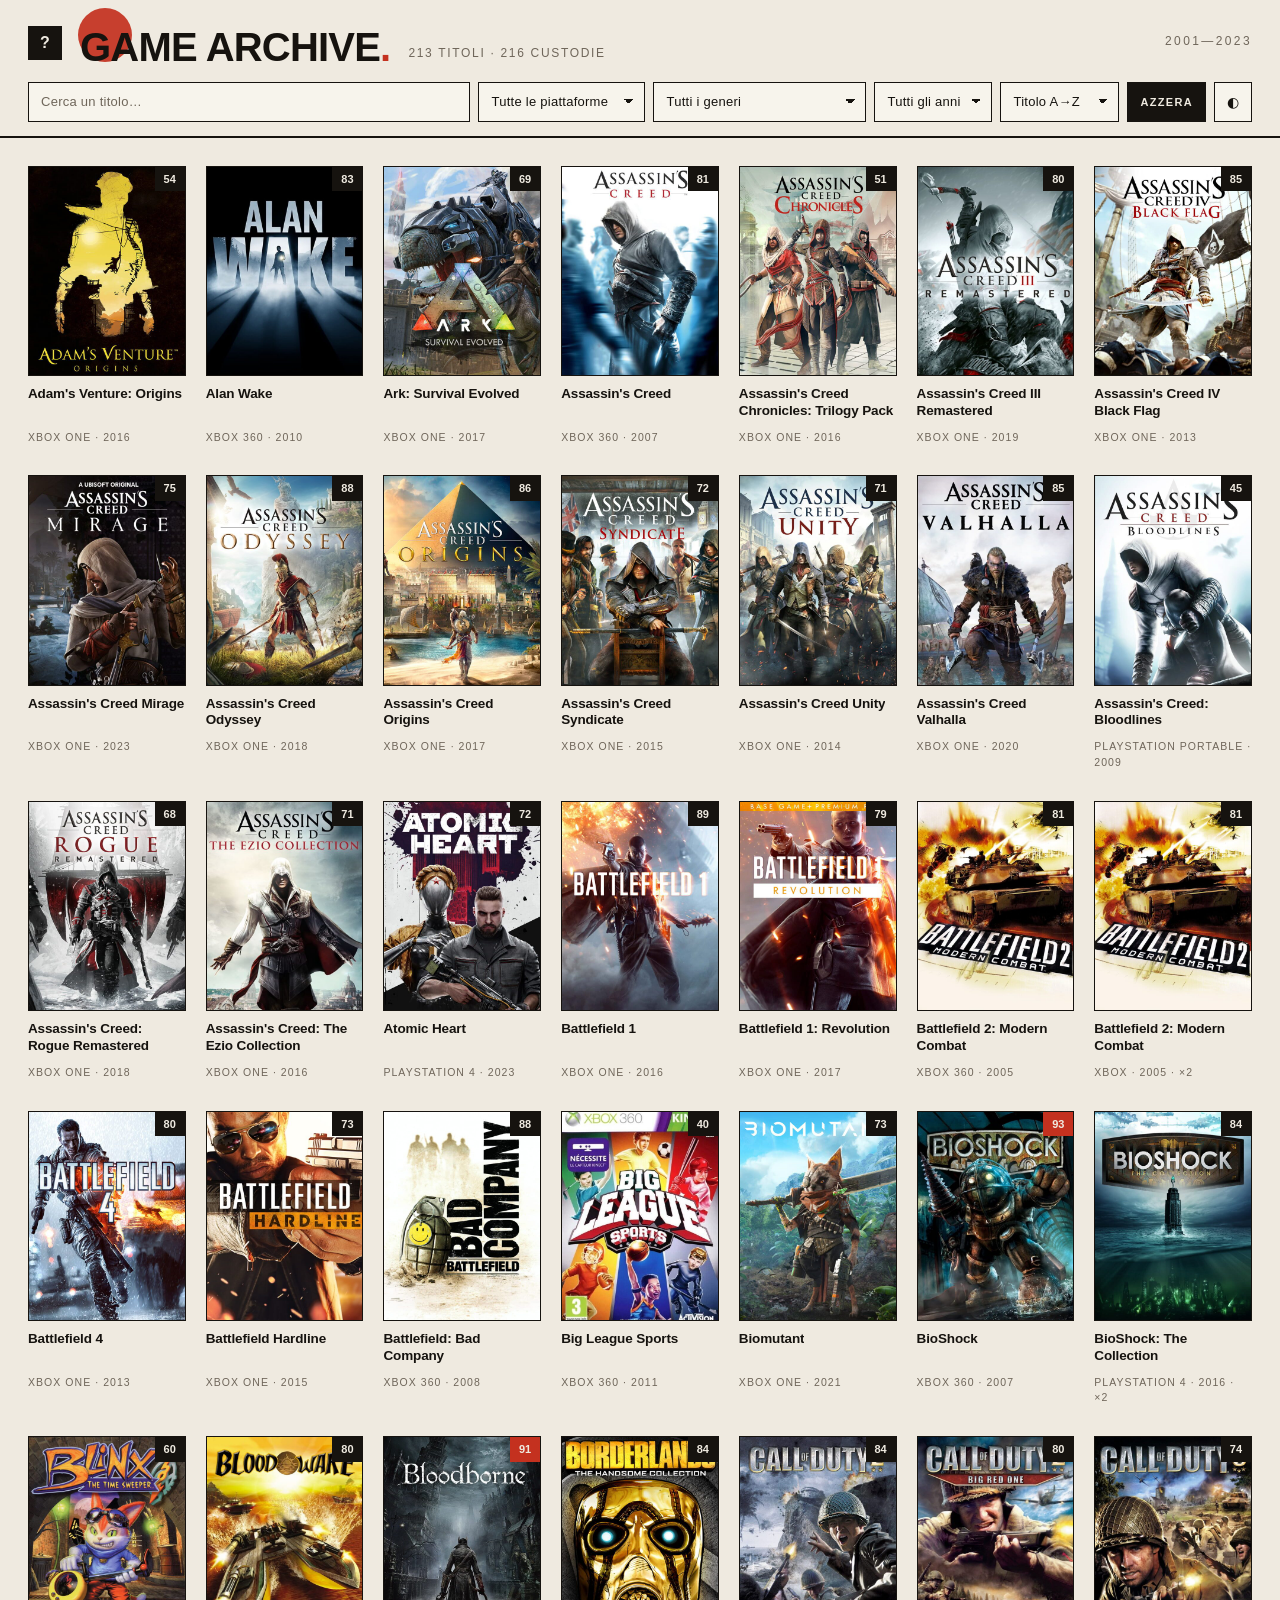
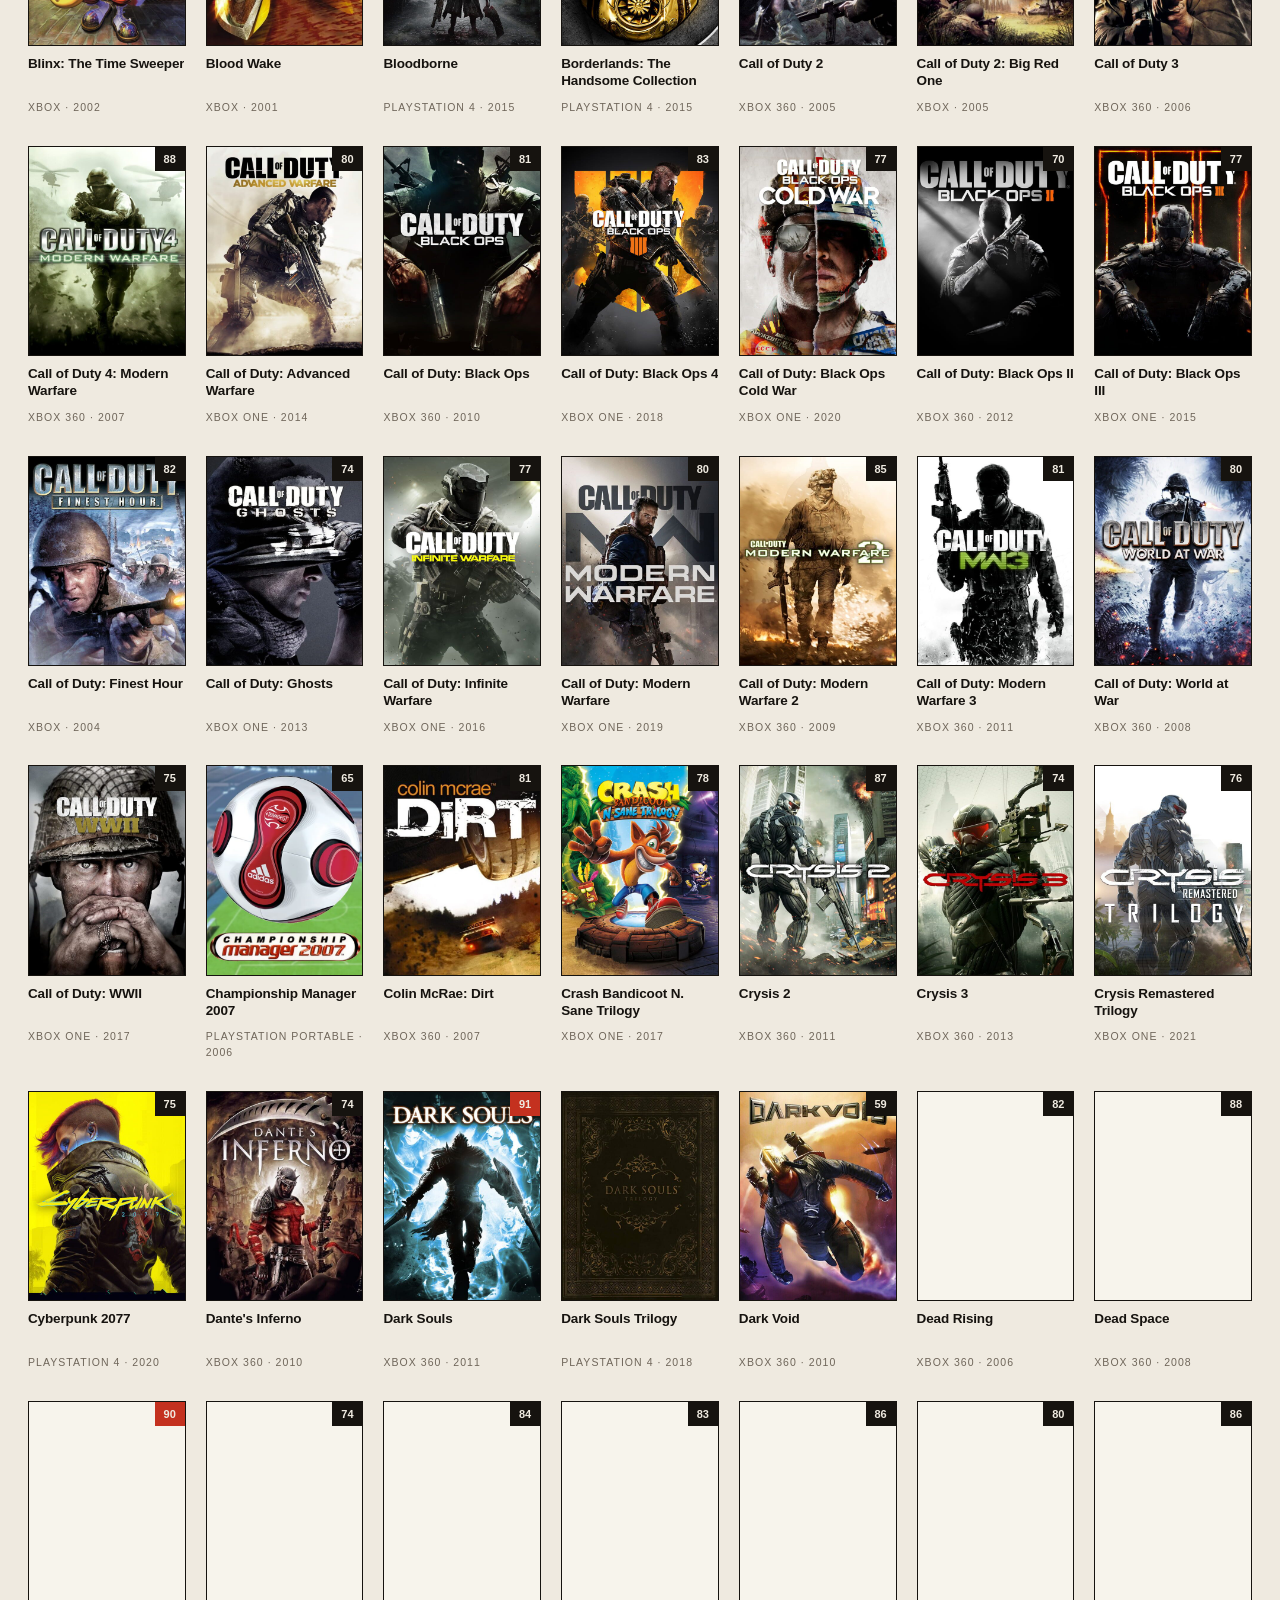
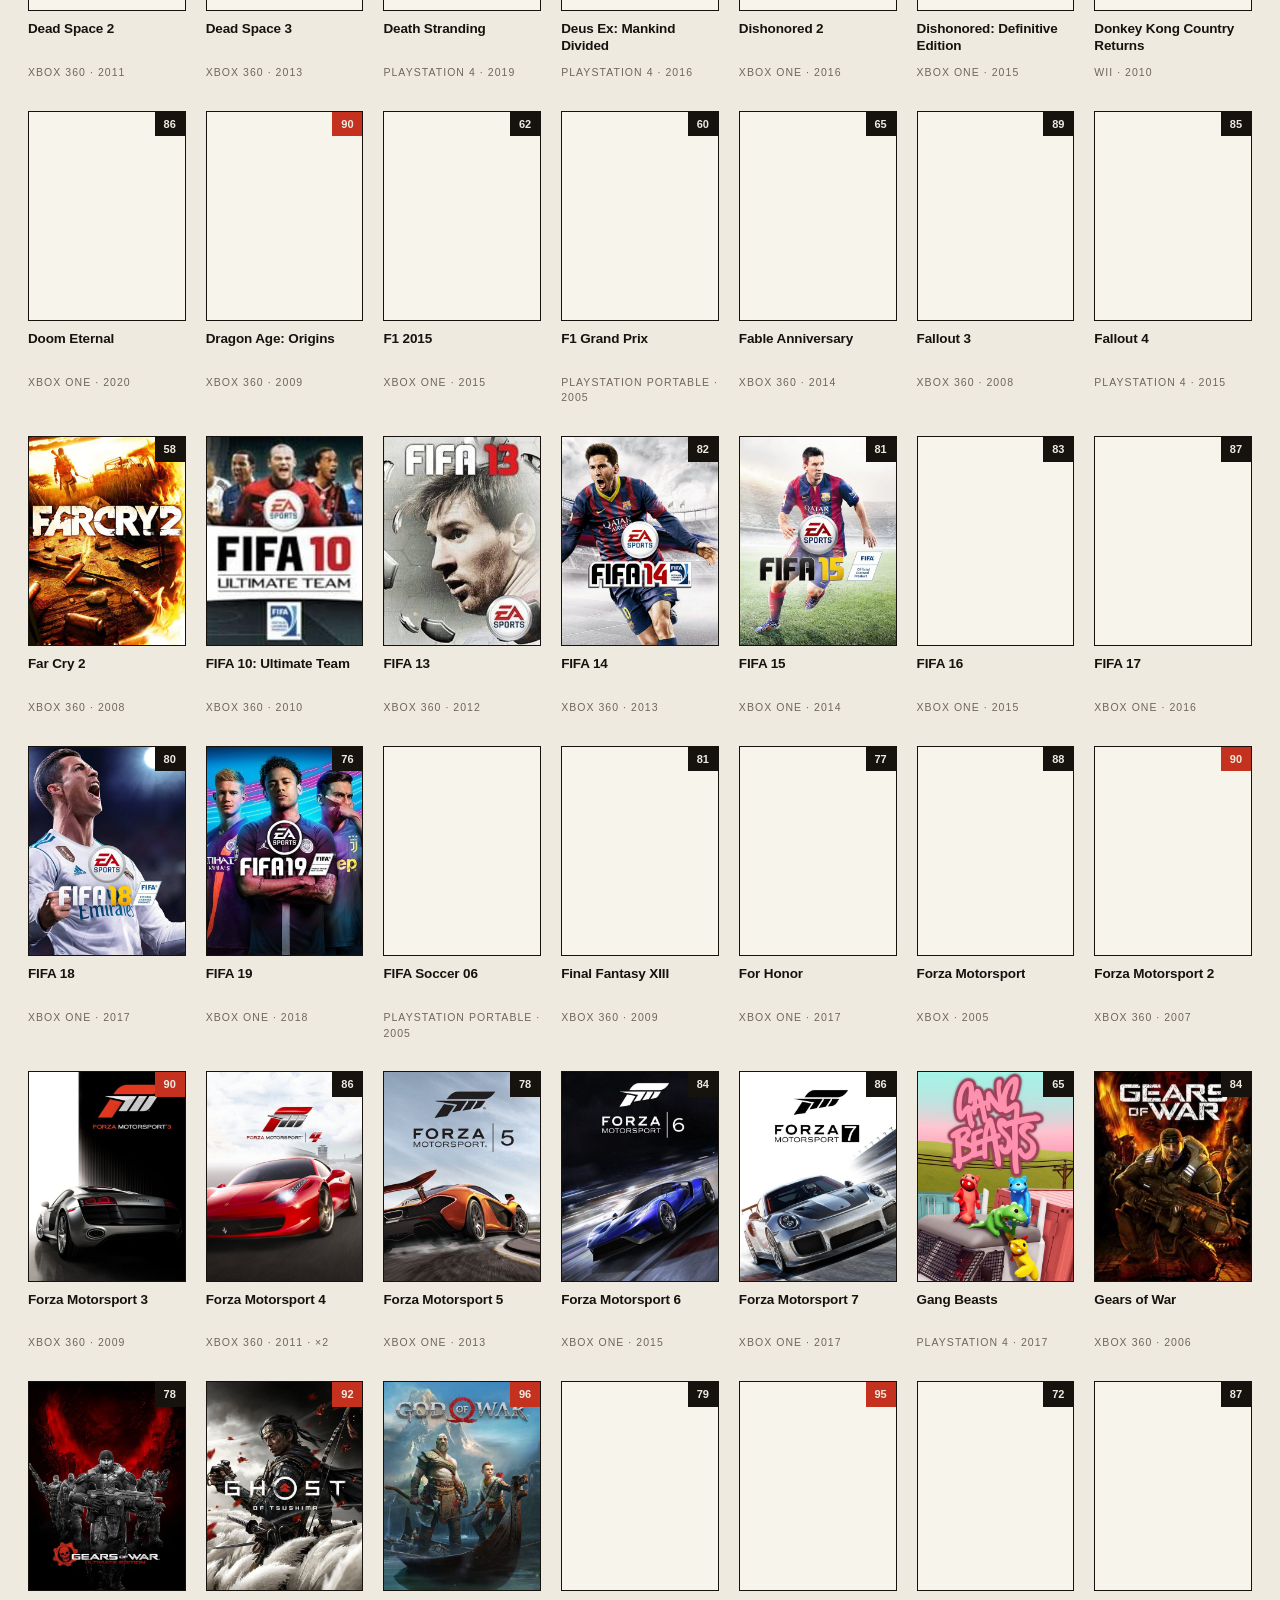
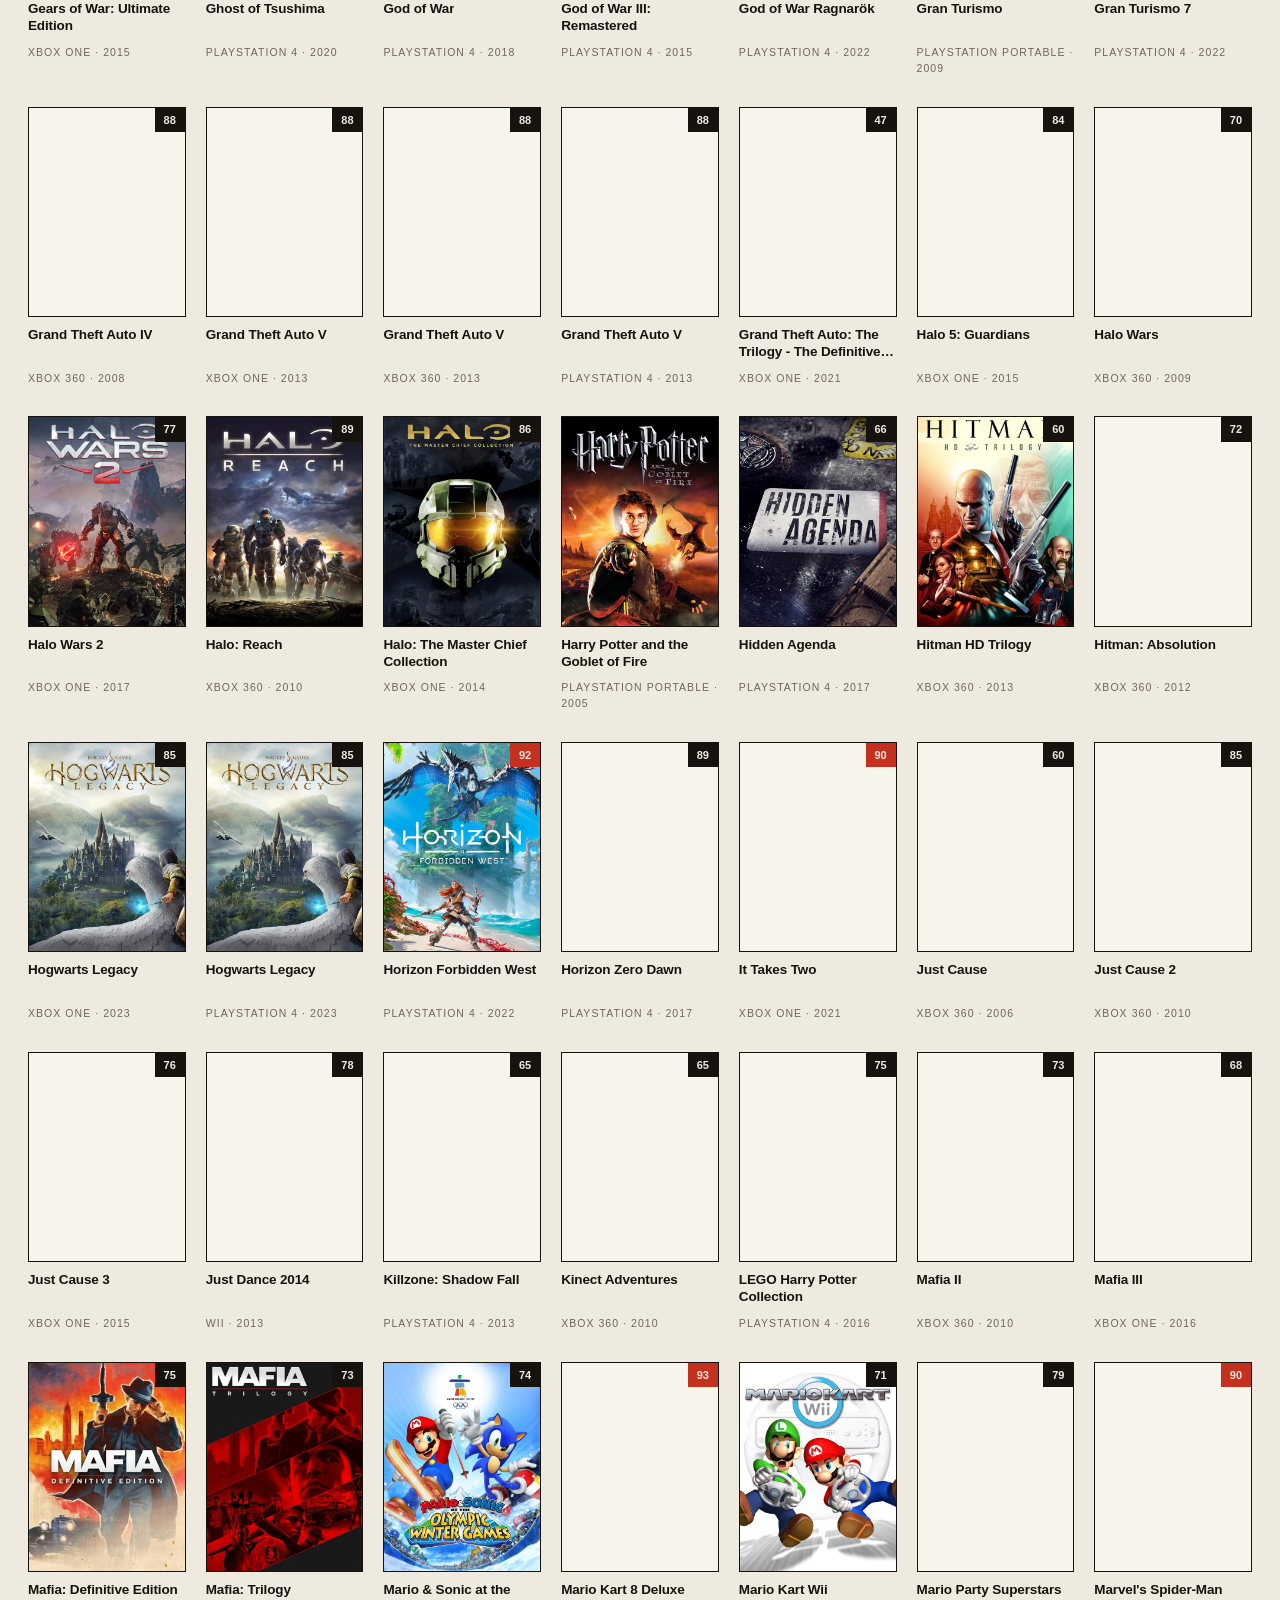
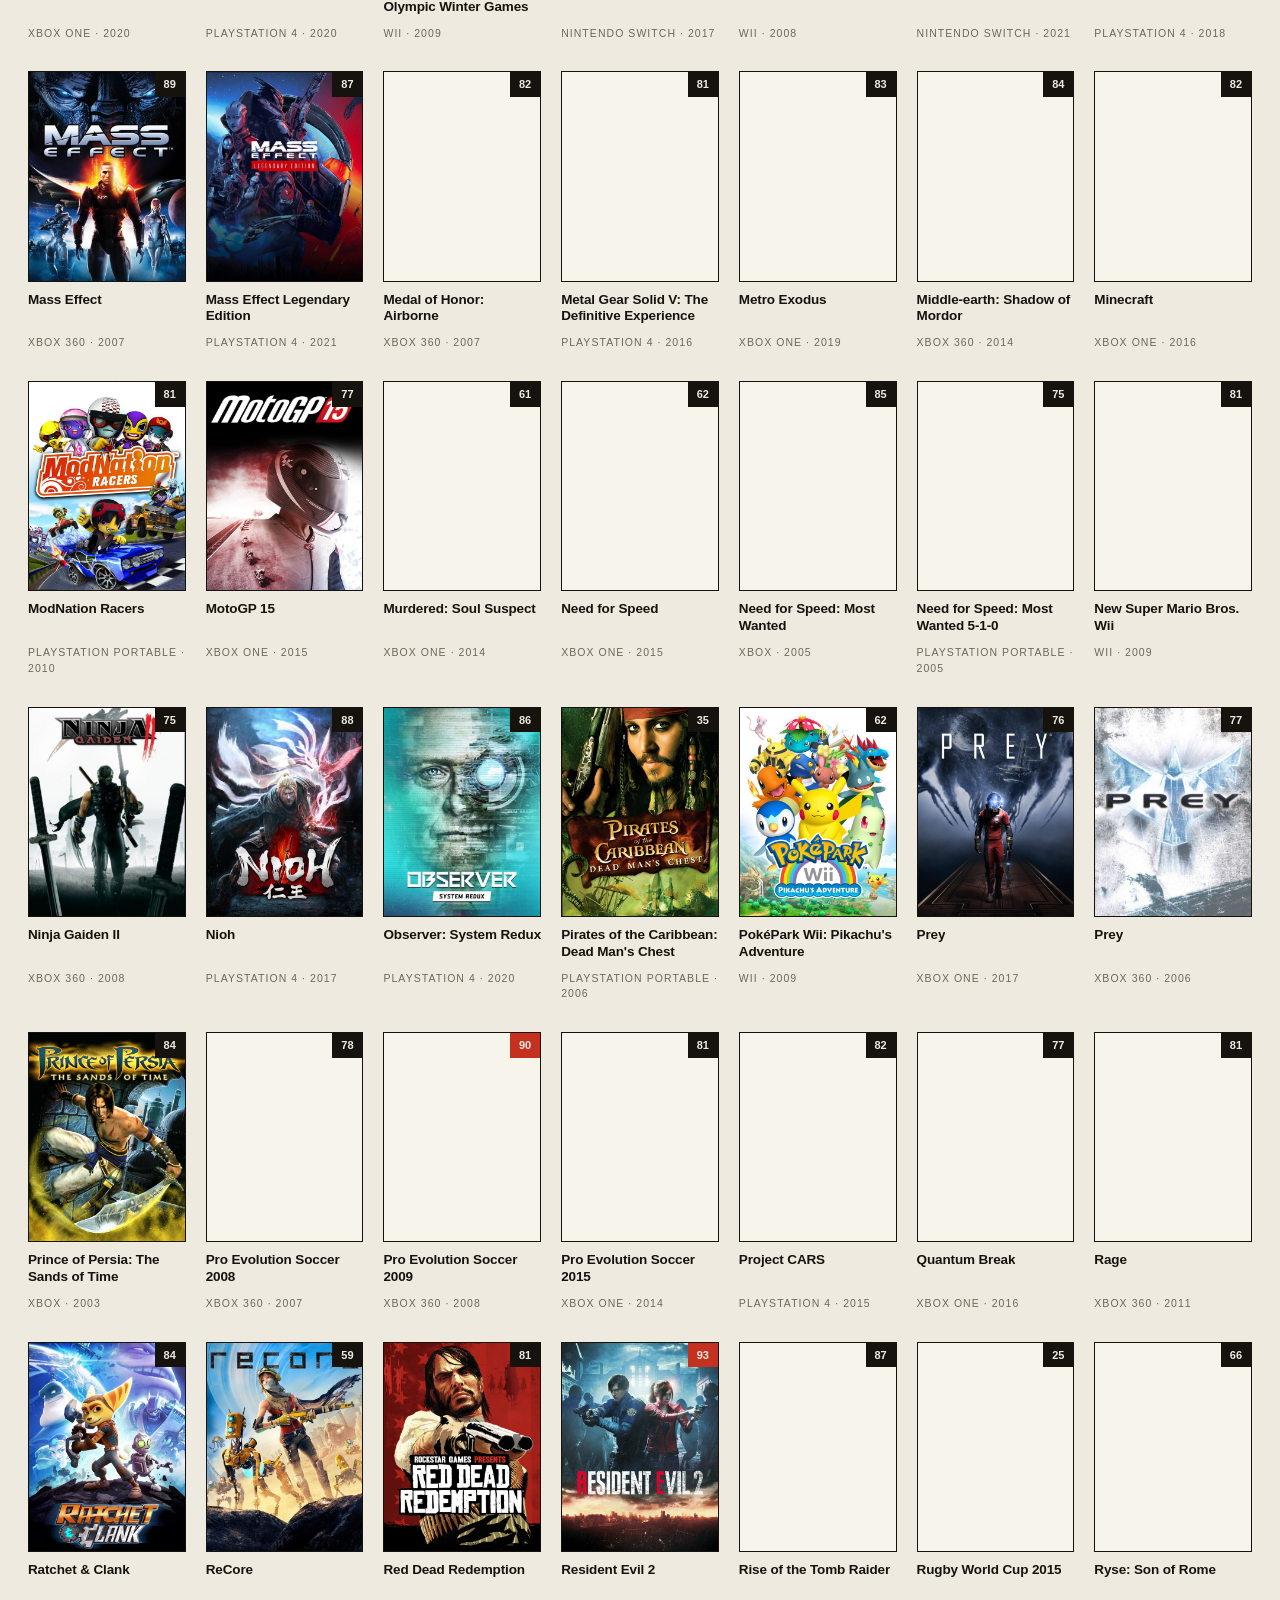
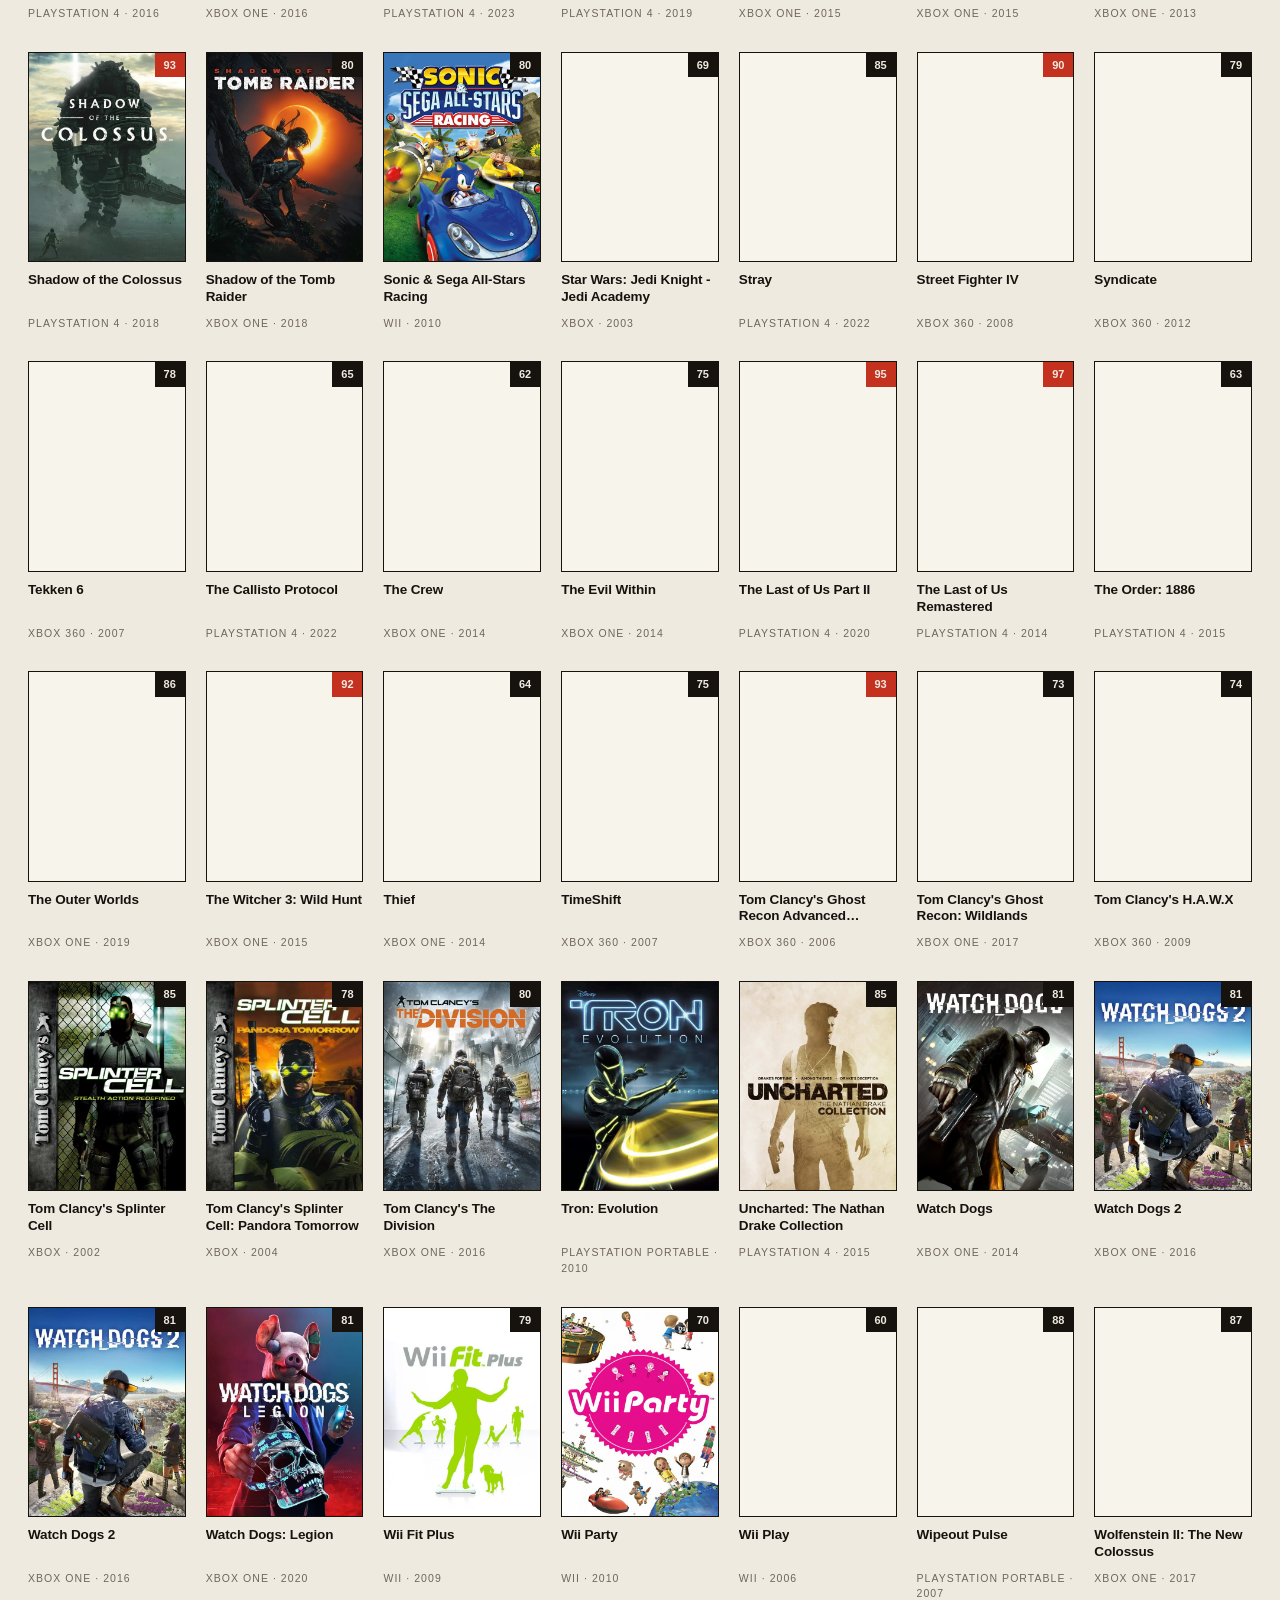
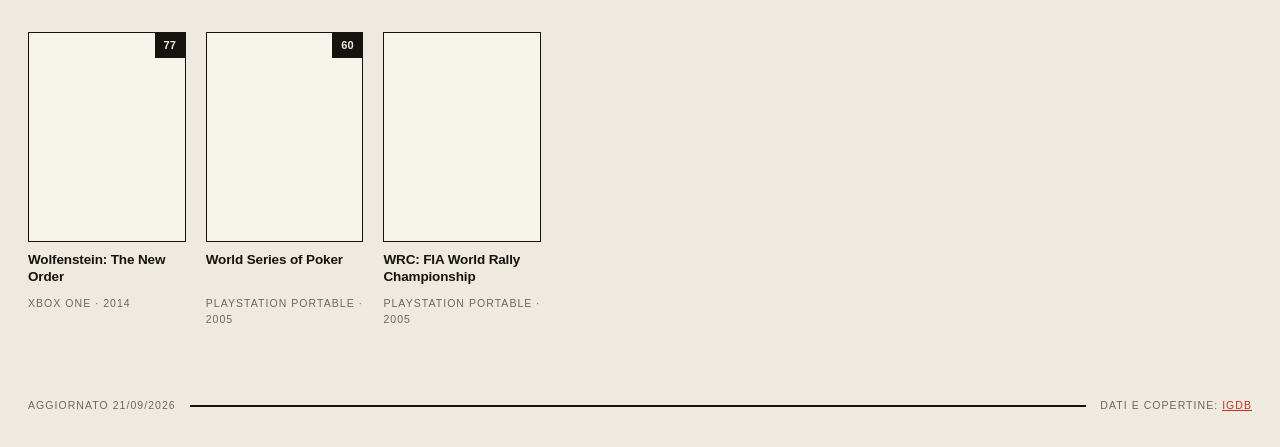
==== commit 721b643c: "Aggiunge meta Open Graph, Dependabot e la scansione gitleaks Le due pagine descrivono il sito per la" ====
--- a/site/index.html
+++ b/site/index.html
@@ -4,6 +4,23 @@
 <meta charset="utf-8">
 <meta name="viewport" content="width=device-width, initial-scale=1">
 <title>Game Archive</title>
+<meta name="description" content="Archivio personale della collezione di videogiochi: titoli, piattaforme, anni e copertine, con schede IGDB.">
+<link rel="canonical" href="https://games.byluke.org/">
+<meta property="og:type" content="website">
+<meta property="og:locale" content="it_IT">
+<meta property="og:site_name" content="Game Archive">
+<meta property="og:url" content="https://games.byluke.org/">
+<meta property="og:title" content="Game Archive">
+<meta property="og:description" content="Archivio personale della collezione di videogiochi: titoli, piattaforme, anni e copertine, con schede IGDB.">
+<meta property="og:image" content="https://games.byluke.org/og.png">
+<meta property="og:image:type" content="image/png">
+<meta property="og:image:width" content="1200">
+<meta property="og:image:height" content="630">
+<meta property="og:image:alt" content="Game Archive, manifesto della collezione di videogiochi su games.byluke.org.">
+<meta name="twitter:card" content="summary_large_image">
+<meta name="twitter:title" content="Game Archive">
+<meta name="twitter:description" content="Archivio personale della collezione di videogiochi: titoli, piattaforme, anni e copertine, con schede IGDB.">
+<meta name="twitter:image" content="https://games.byluke.org/og.png">
 <link rel="icon" href="favicon.svg" type="image/svg+xml">
 <link rel="stylesheet" href="styles.css">
 </head>
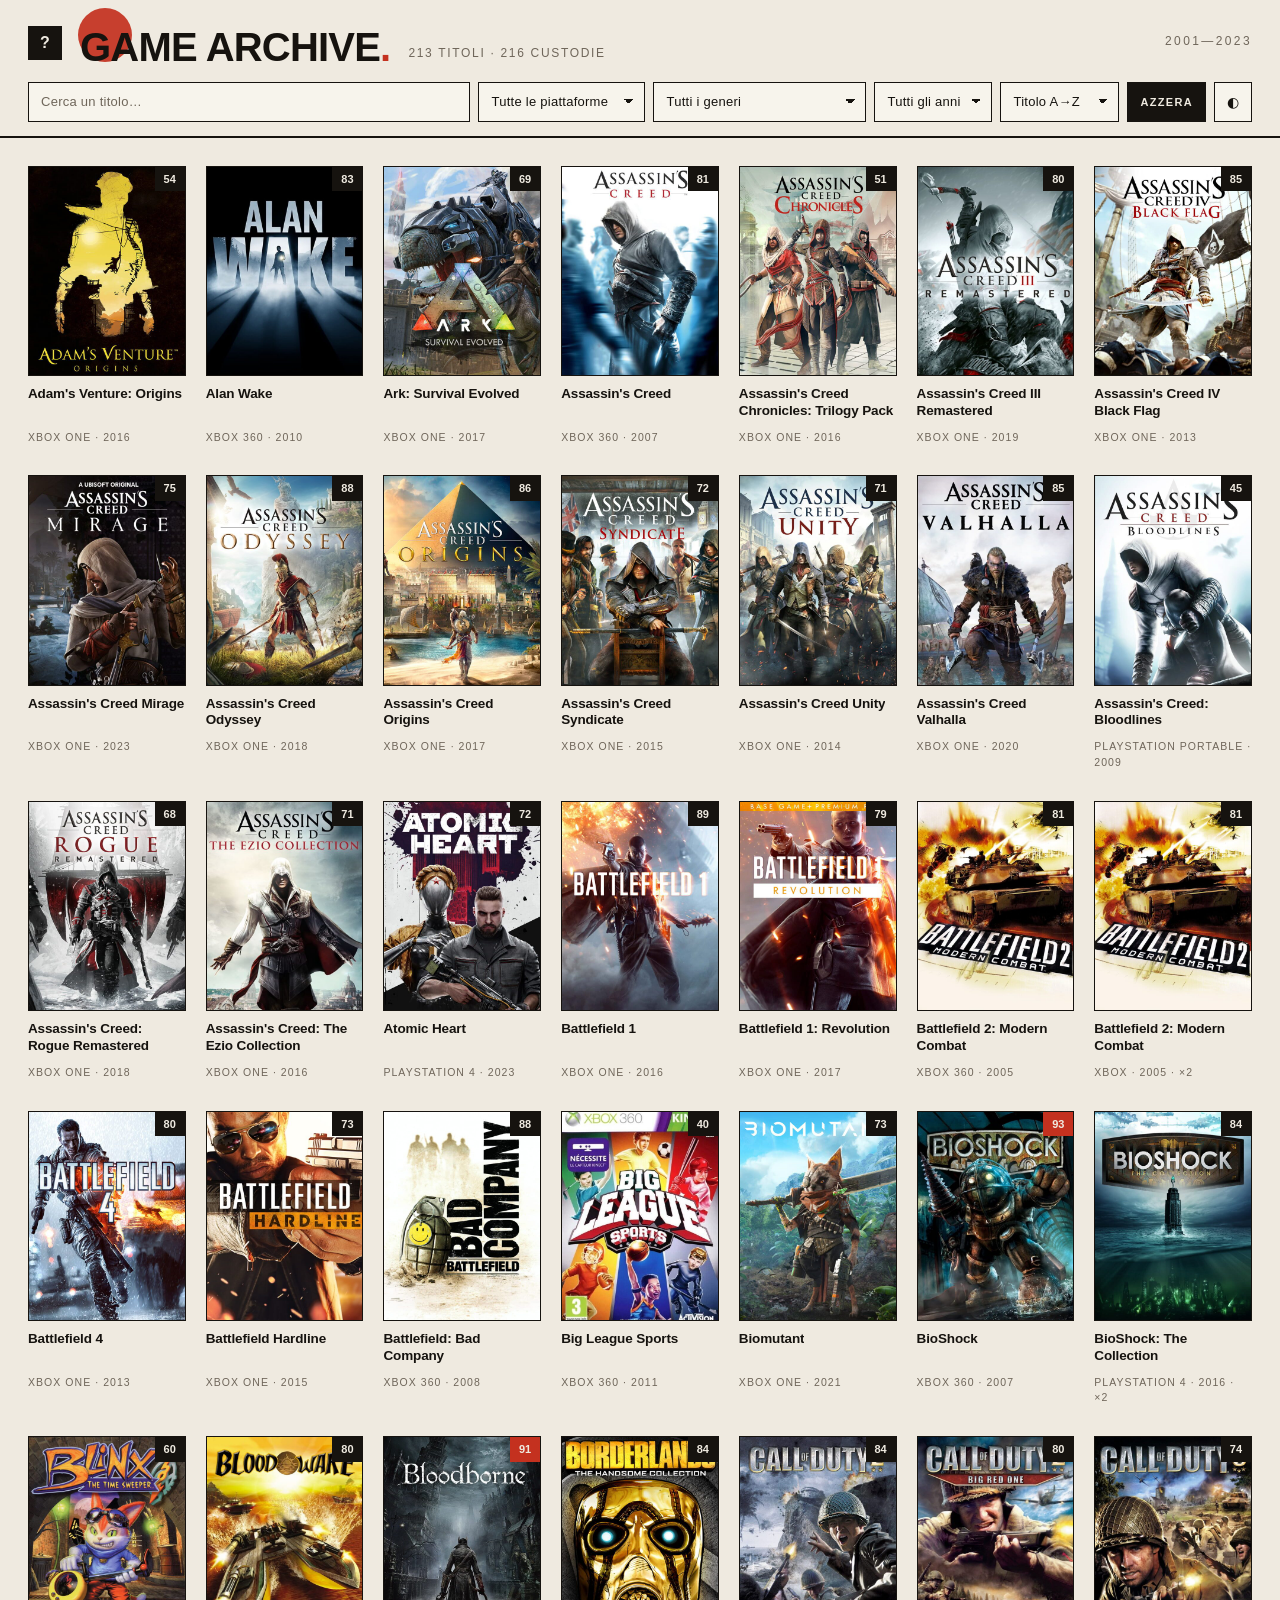
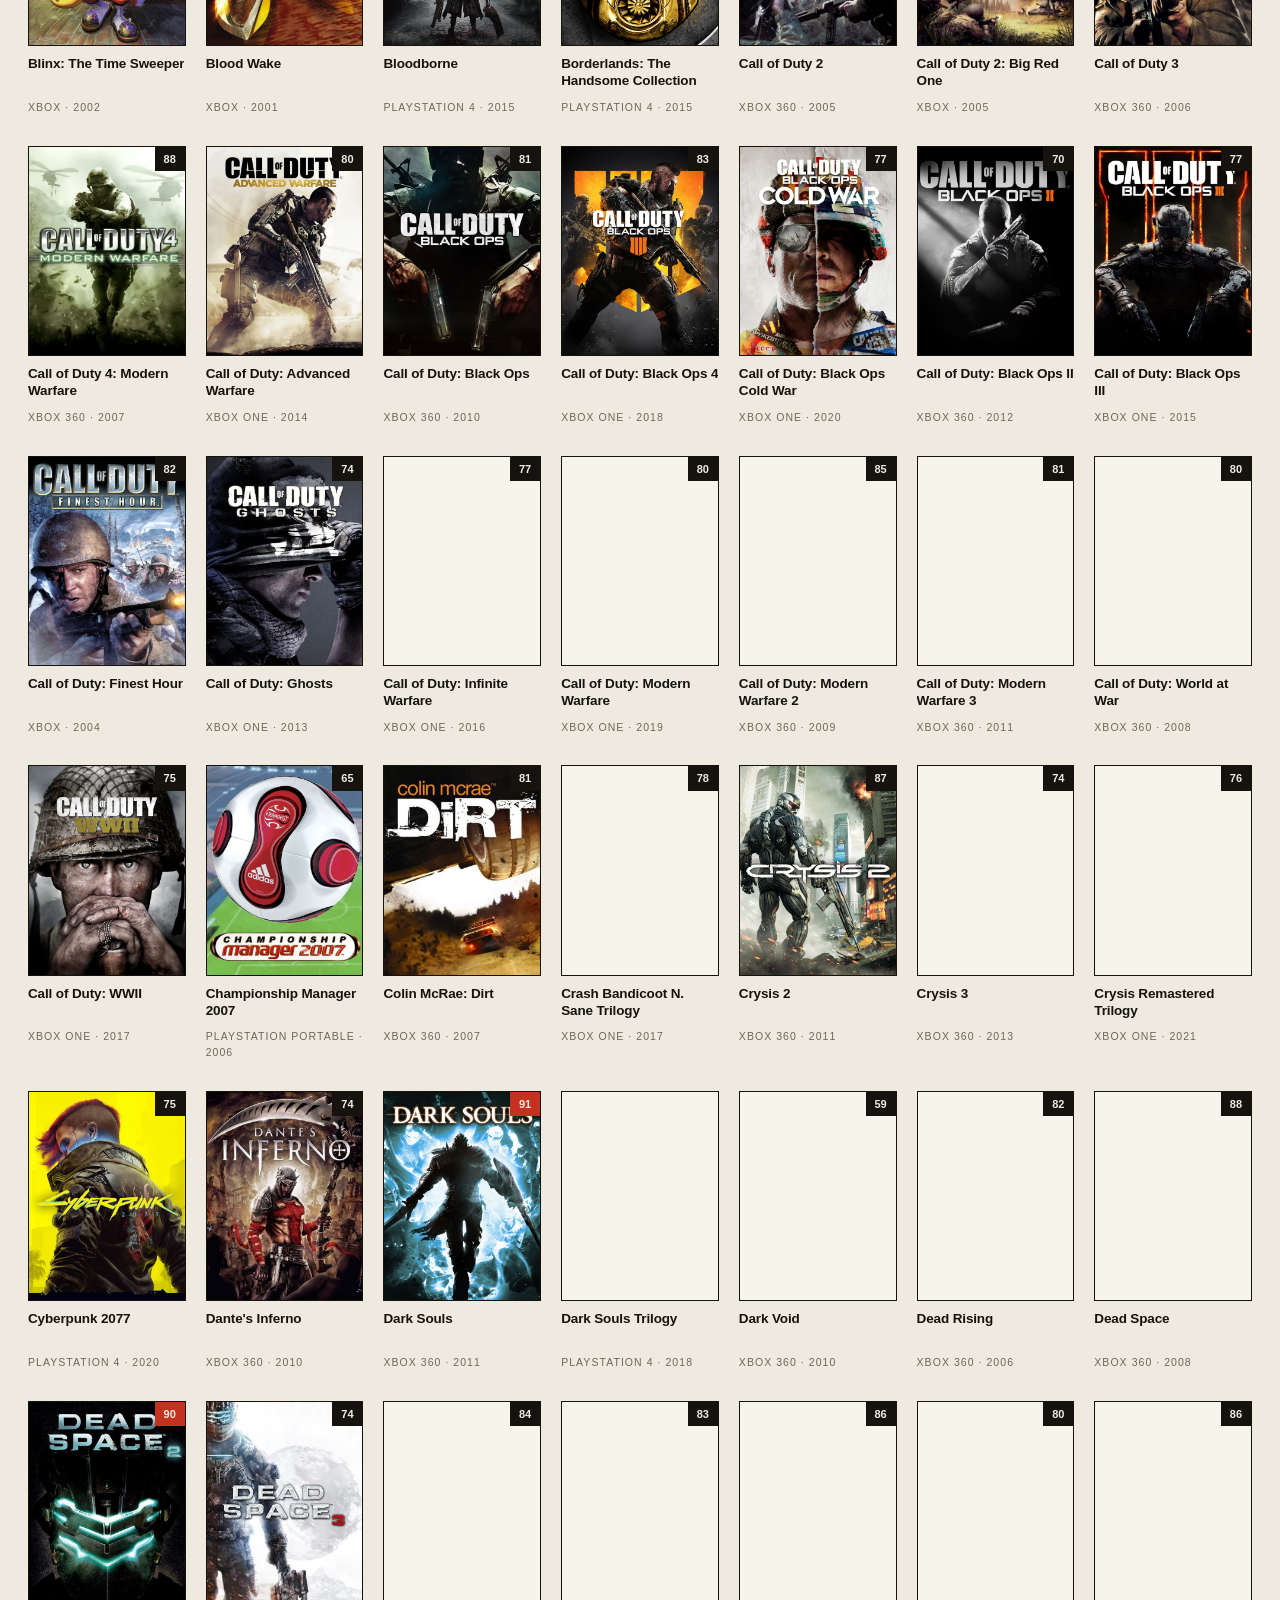
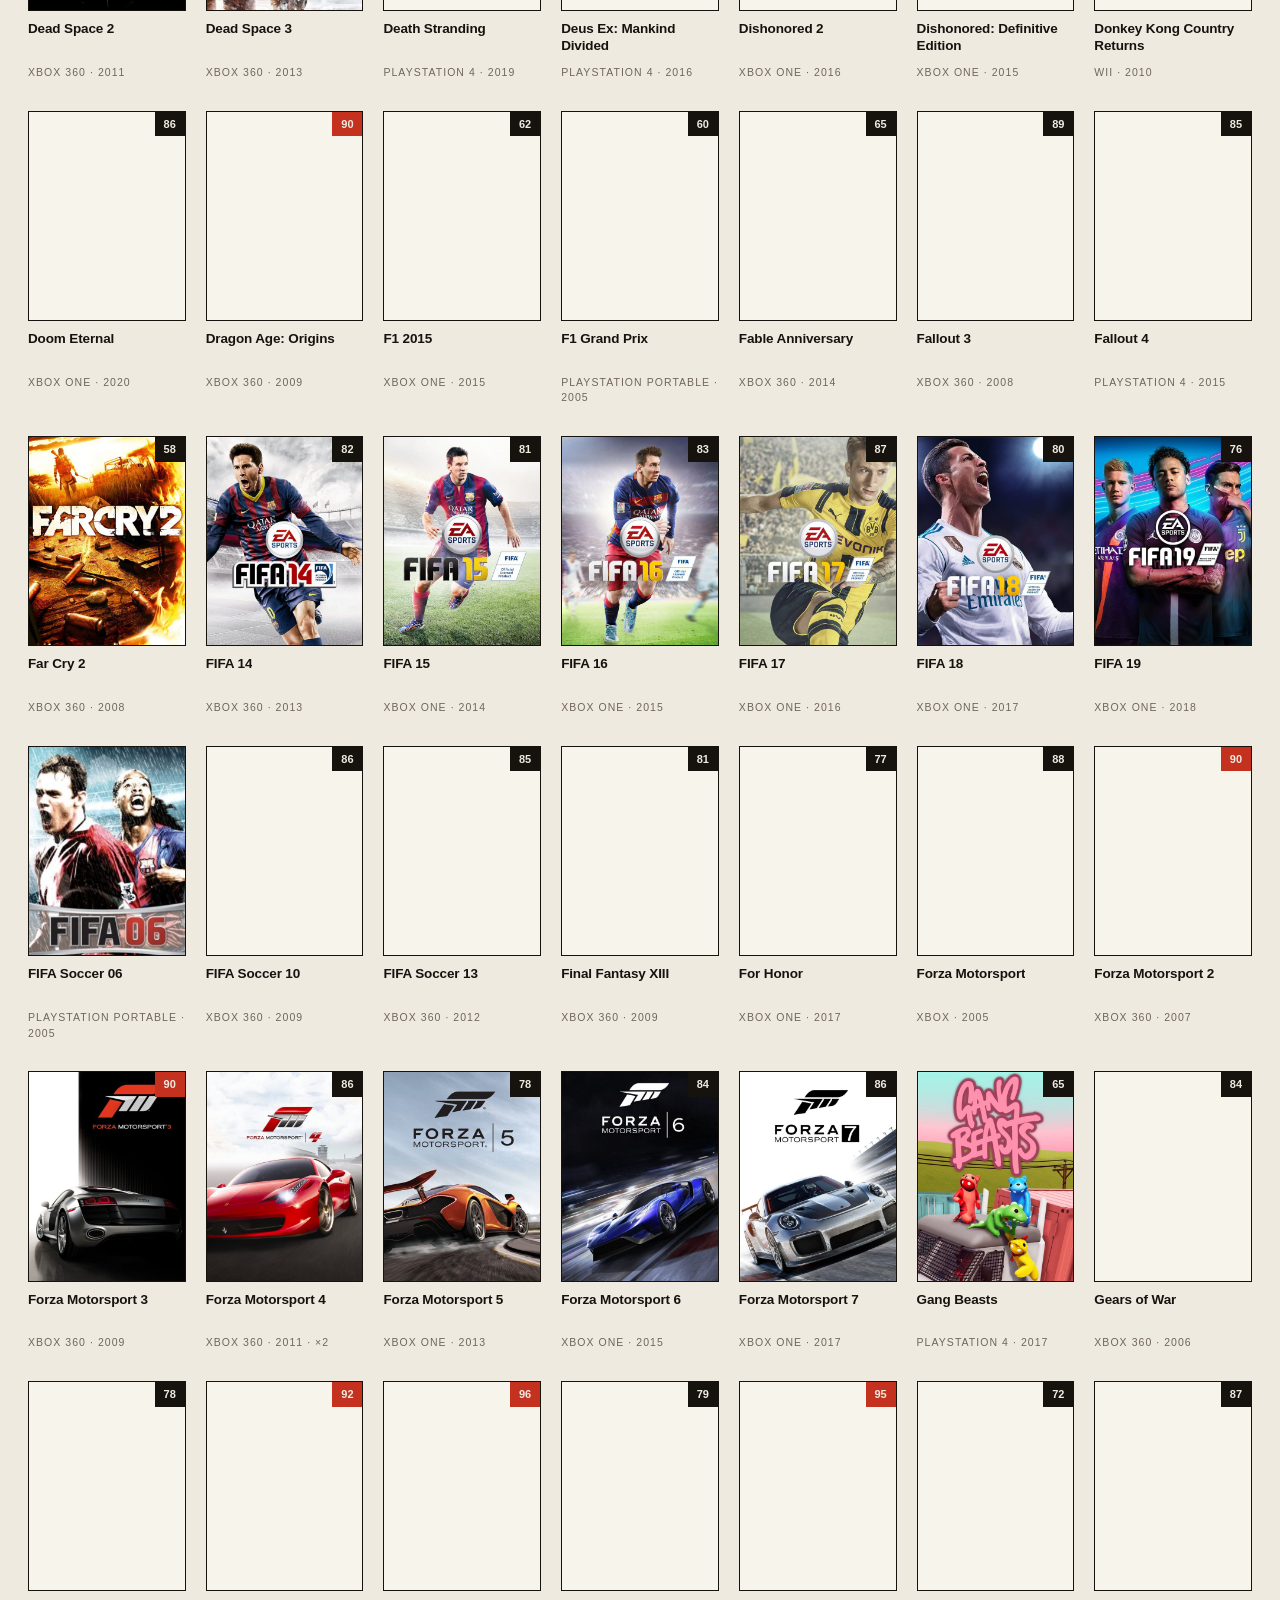
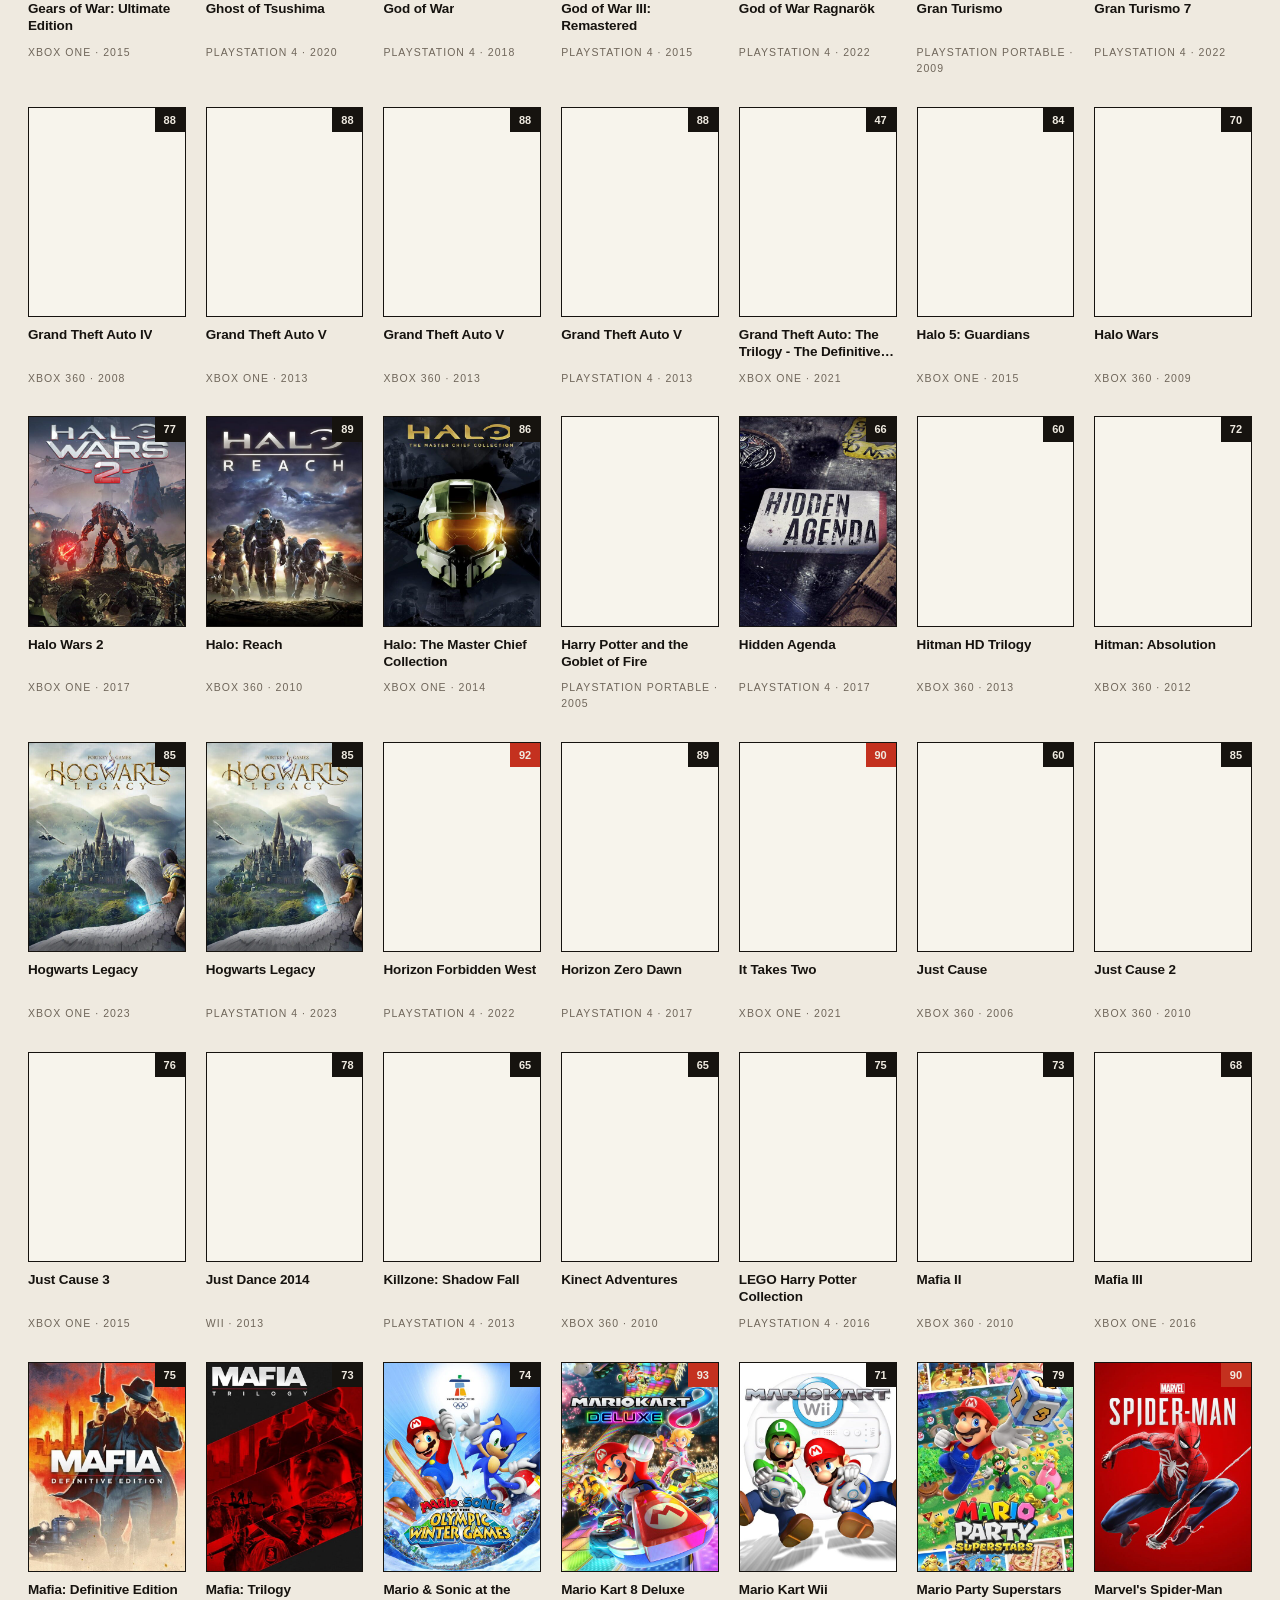
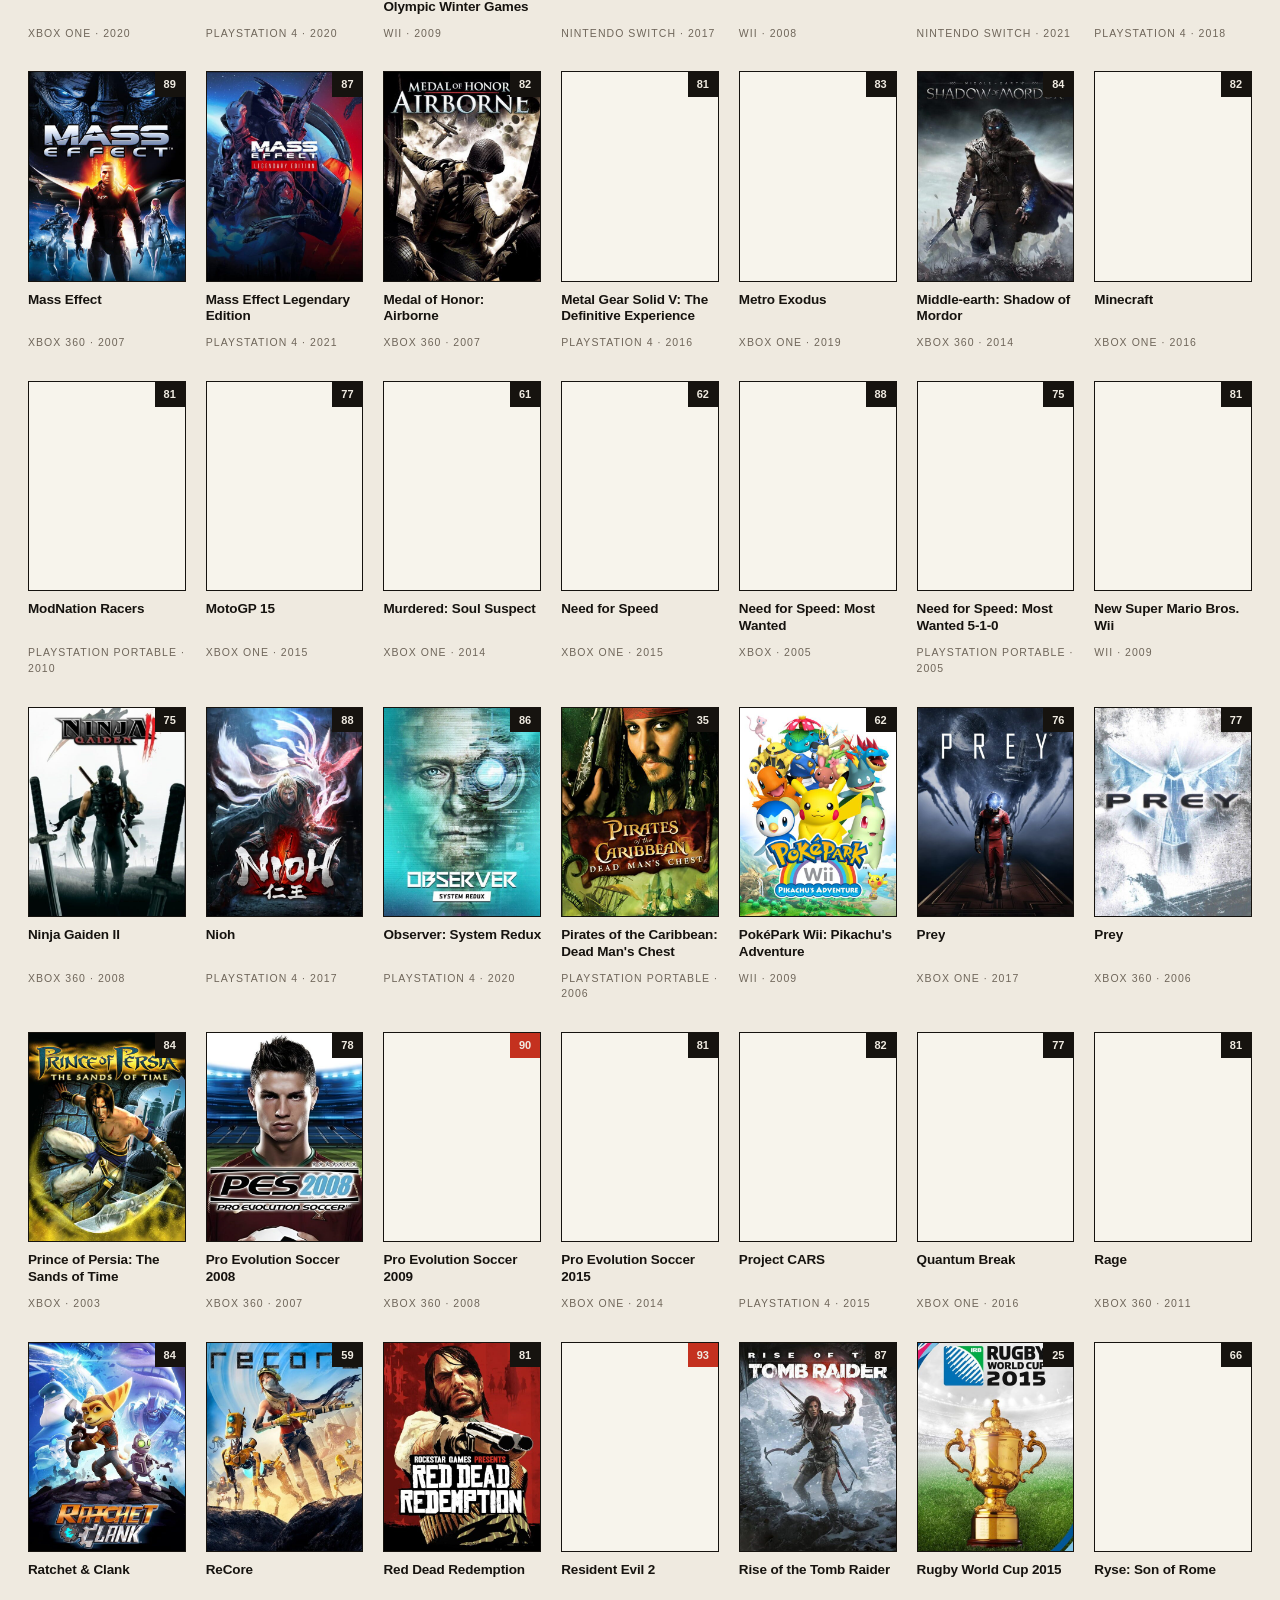
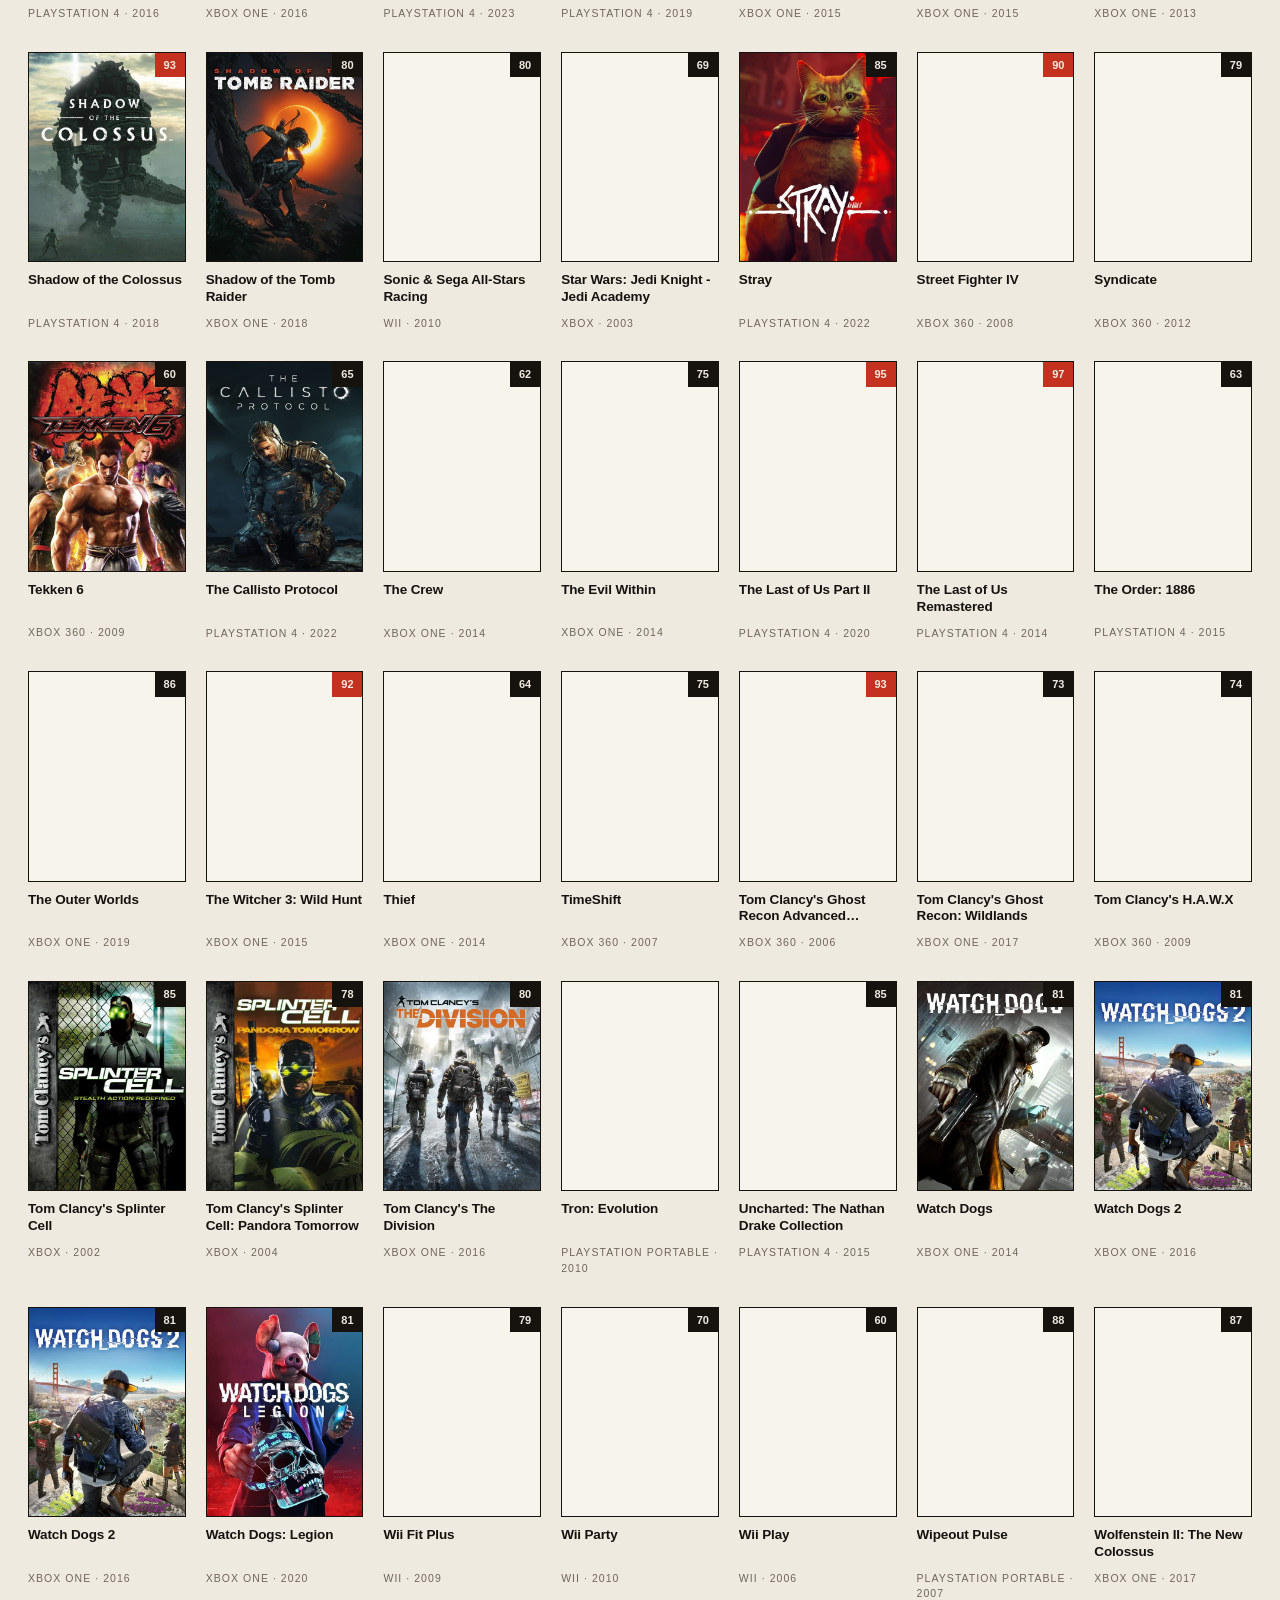
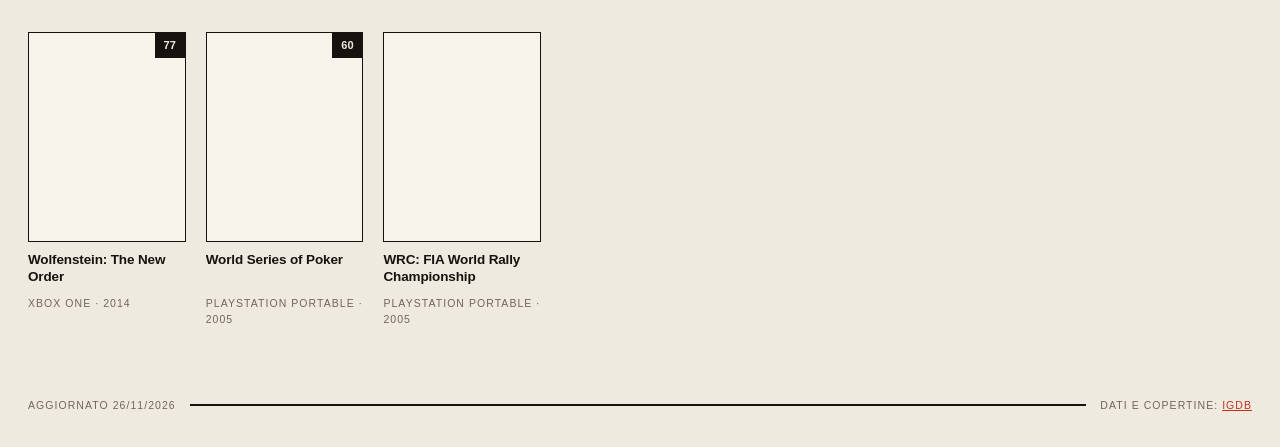
==== commit b9828098: "Consigli senza doppioni, ricerca tollerante, uso offline e intestazione compatta - I consigli già po" ====
--- a/site/index.html
+++ b/site/index.html
@@ -30,23 +30,29 @@
     <a class="nav-btn" href="consigliati.html" title="Giochi consigliati per te" aria-label="Giochi consigliati per te">?</a>
     <span class="mark" aria-hidden="true"></span>
     <h1>Game Archive<span class="dot">.</span></h1>
-    <p class="count" id="count">—</p>
+    <div class="status">
+      <p class="count" id="count">—</p>
+      <p class="offline" id="offline-status" role="status"></p>
+    </div>
     <p class="serial" id="serial">A—01</p>
   </div>
-  <div class="controls">
-    <input id="search" class="search" type="search" placeholder="Cerca un titolo…" aria-label="Cerca un titolo" autocomplete="off" spellcheck="false">
-    <select id="platform" class="select" aria-label="Piattaforma"><option value="">Tutte le piattaforme</option></select>
-    <select id="genre" class="select" aria-label="Genere"><option value="">Tutti i generi</option></select>
-    <select id="decade" class="select" aria-label="Decennio"><option value="">Tutti gli anni</option></select>
-    <select id="sort" class="select" aria-label="Ordinamento">
-      <option value="title">Titolo A→Z</option>
-      <option value="title-desc">Titolo Z→A</option>
-      <option value="year-desc">Più recenti</option>
-      <option value="year">Più vecchi</option>
-      <option value="rating">Voto più alto</option>
-    </select>
-    <button id="reset" class="ghost" type="button">Azzera</button>
-    <button id="theme" class="theme-toggle" type="button" aria-label="Cambia tema" title="Cambia tema">◐</button>
+  <div class="controls" id="controls">
+    <input id="search" class="search" type="search" placeholder="Cerca un titolo…" aria-label="Cerca un titolo" autocomplete="off" autocorrect="off" autocapitalize="off" spellcheck="false" enterkeyhint="search">
+    <button id="filters-toggle" class="ghost filters-toggle" type="button" aria-expanded="false" aria-controls="filters">Filtri</button>
+    <div id="filters" class="filters">
+      <select id="platform" class="select" aria-label="Piattaforma"><option value="">Tutte le piattaforme</option></select>
+      <select id="genre" class="select" aria-label="Genere"><option value="">Tutti i generi</option></select>
+      <select id="decade" class="select" aria-label="Decennio"><option value="">Tutti gli anni</option></select>
+      <select id="sort" class="select" aria-label="Ordinamento">
+        <option value="title">Titolo A→Z</option>
+        <option value="title-desc">Titolo Z→A</option>
+        <option value="year-desc">Più recenti</option>
+        <option value="year">Più vecchi</option>
+        <option value="rating">Voto più alto</option>
+      </select>
+      <button id="reset" class="ghost" type="button">Azzera</button>
+      <button id="theme" class="theme-toggle" type="button" aria-label="Cambia tema" title="Cambia tema">◐</button>
+    </div>
   </div>
 </header>
 
@@ -80,6 +86,8 @@
 </footer>
 
 <script src="data/games.js"></script>
+<script src="search.js"></script>
 <script src="app.js"></script>
+<script src="offline.js"></script>
 </body>
 </html>
--- a/site/styles.css
+++ b/site/styles.css
@@ -108,6 +108,18 @@
   z-index: -1;
 }
 
+.status { display: flex; flex-wrap: wrap; align-items: baseline; column-gap: 14px; }
+
+.offline {
+  margin: 0 0 4px;
+  font-size: 11px;
+  letter-spacing: .1em;
+  text-transform: uppercase;
+  color: var(--ink-soft);
+}
+.offline:empty { display: none; }
+.offline[data-state="ready"] { color: var(--vermilion); font-weight: 700; }
+
 .count {
   margin: 0 0 4px;
   font-size: 12px;
@@ -127,7 +139,10 @@
 /* ---------- controlli ---------- */
 
 .controls { display: flex; flex-wrap: wrap; gap: 8px; margin-top: 16px; }
-.controls > * { min-width: 0; max-width: 100%; }
+.controls > *, .filters > * { min-width: 0; max-width: 100%; }
+/* su schermo largo i filtri stanno in riga con la ricerca, senza contenitore proprio */
+.filters { display: contents; }
+.filters-toggle { display: none; }
 
 .search, .select, .ghost {
   background: var(--paper-card);
@@ -278,6 +293,39 @@
   color: var(--ink-soft);
 }
 
+/* raccolte trovate per ciò che contengono: la fascia copre il voto, che qui conta meno */
+.card-inside {
+  position: absolute;
+  top: 0;
+  left: 0;
+  right: 0;
+  z-index: 1;
+  padding: 6px 8px;
+  font-size: 11px;
+  font-weight: 700;
+  line-height: 1.3;
+  background: var(--vermilion);
+  color: var(--paper);
+  display: -webkit-box;
+  -webkit-line-clamp: 4;
+  -webkit-box-orient: vertical;
+  overflow: hidden;
+}
+
+.empty:not([hidden]) { display: flex; flex-direction: column; align-items: center; gap: 12px; }
+.empty-action {
+  font: inherit;
+  letter-spacing: inherit;
+  text-transform: inherit;
+  font-weight: 700;
+  text-decoration: none;
+  color: var(--paper);
+  background: var(--ink);
+  border: 0;
+  padding: 12px 16px;
+  cursor: pointer;
+}
+
 .empty {
   color: var(--ink-soft);
   text-align: center;
@@ -423,14 +471,22 @@
   .grid { grid-template-columns: repeat(auto-fill, minmax(118px, 1fr)); gap: 22px 14px; }
   main, .topbar, .footer { padding-left: 16px; padding-right: 16px; }
   .serial { display: none; }
-  .count { flex-basis: 100%; }
-  /* su schermo stretto i controlli stanno in una griglia 2 colonne: niente overflow */
-  .controls { display: grid; grid-template-columns: 1fr 1fr; gap: 8px; }
-  .search, #platform, #genre, #kind { grid-column: 1 / -1; width: 100%; }
+  .status { flex-basis: 100%; }
+  /* l'intestazione resta fissa: deve essere bassa, per vedere i risultati con la tastiera aperta */
+  .topbar { padding-top: 14px; padding-bottom: 10px; }
+  .topbar-row { row-gap: 8px; }
+  .count, .offline { margin-bottom: 0; }
+  .controls { display: grid; grid-template-columns: minmax(0, 1fr) auto; gap: 8px; margin-top: 10px; }
+  .search { width: 100%; min-width: 0; }
+  .filters-toggle { display: block; }
+  .filters { display: none; grid-column: 1 / -1; grid-template-columns: 1fr 1fr; gap: 8px; }
+  .controls.open .filters { display: grid; }
+  #platform, #genre, #kind { grid-column: 1 / -1; width: 100%; }
   .select { width: 100%; }
-  .ghost { grid-column: 1; }
+  .filters .ghost { grid-column: 1; }
   .theme-toggle { grid-column: 2; width: 100%; }
   .ghost, .theme-toggle { min-height: 44px; }
+  main { padding-top: 20px; }
   .dialog-card { padding: 20px; }
   .dialog-cover { width: min(150px, 46vw); }
   .dialog-info { min-width: min(250px, 100%); }
@@ -438,3 +494,8 @@
   /* 16px evita lo zoom automatico di iOS al focus sui campi */
   .search, .select { font-size: 16px; }
 }
+
+/* telefono in orizzontale: l'intestazione scorre via insieme alla pagina */
+@media (max-height: 500px) {
+  .topbar { position: static; }
+}
